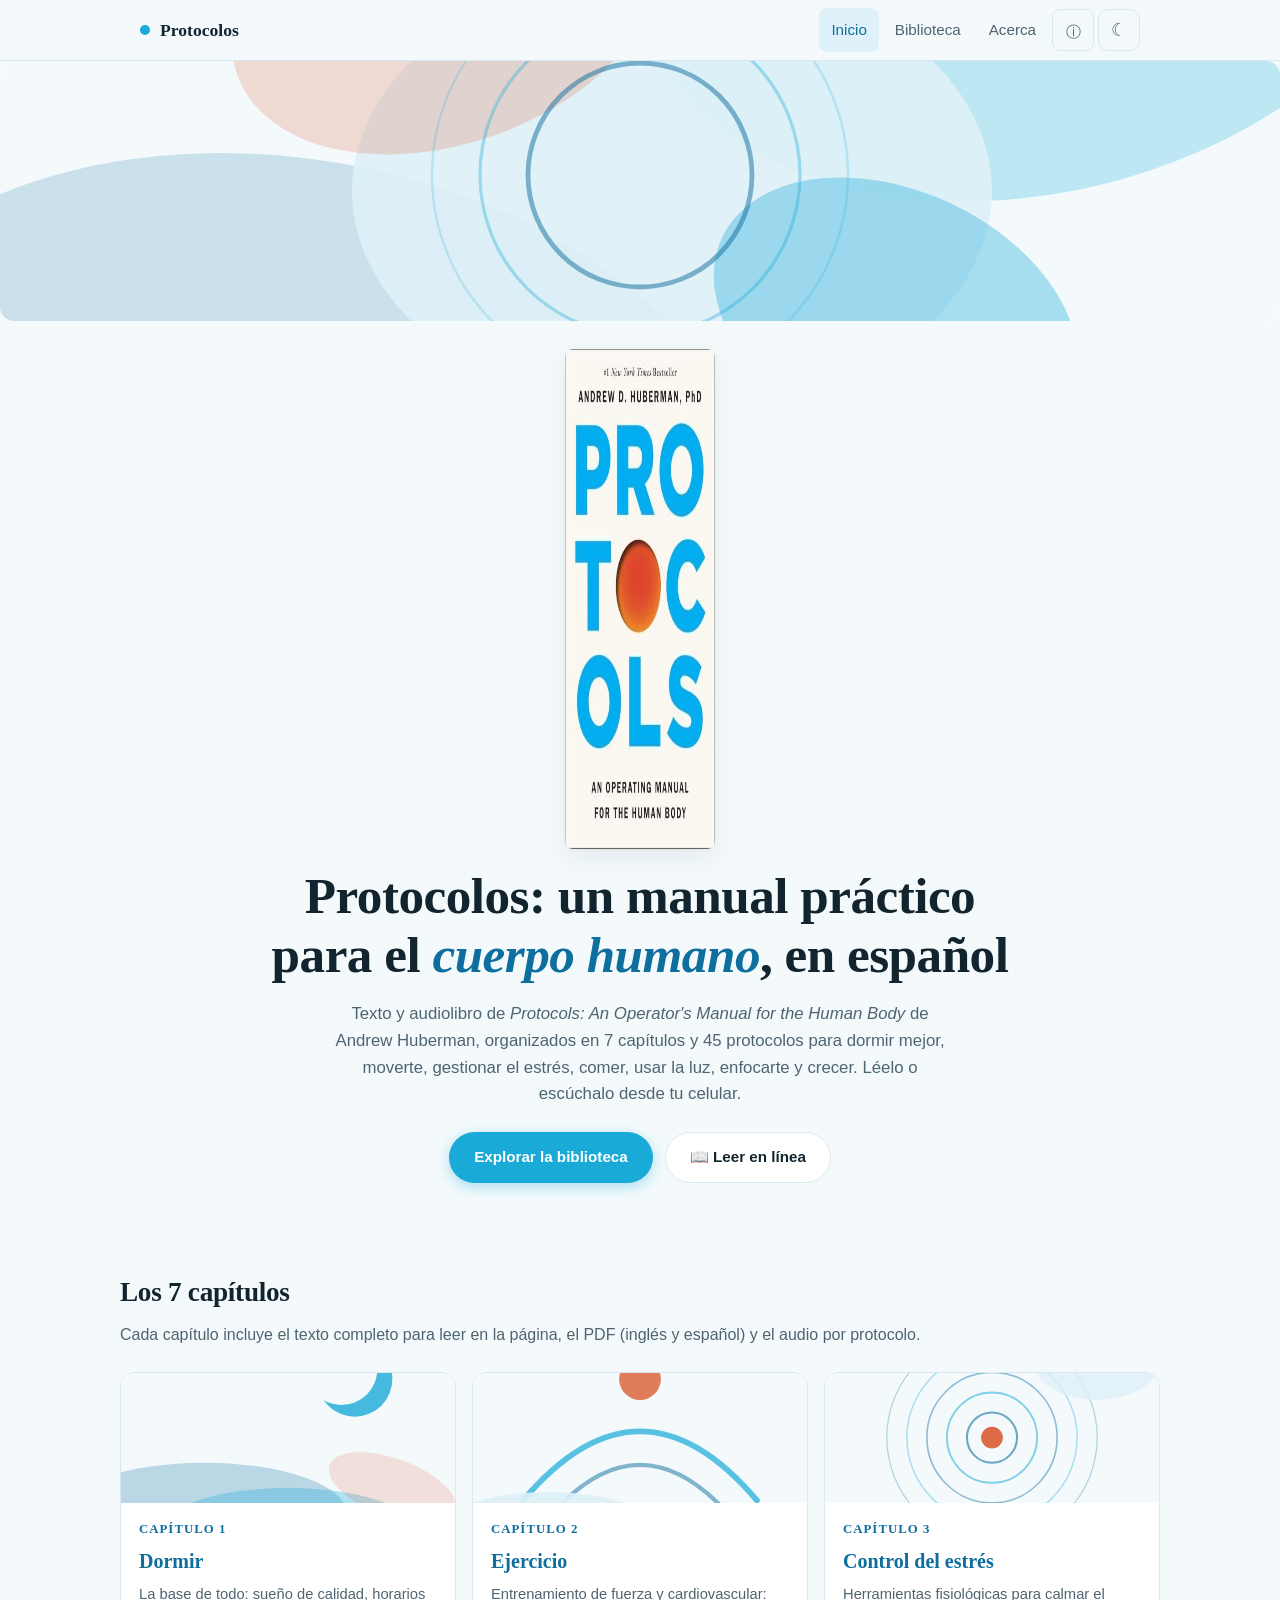
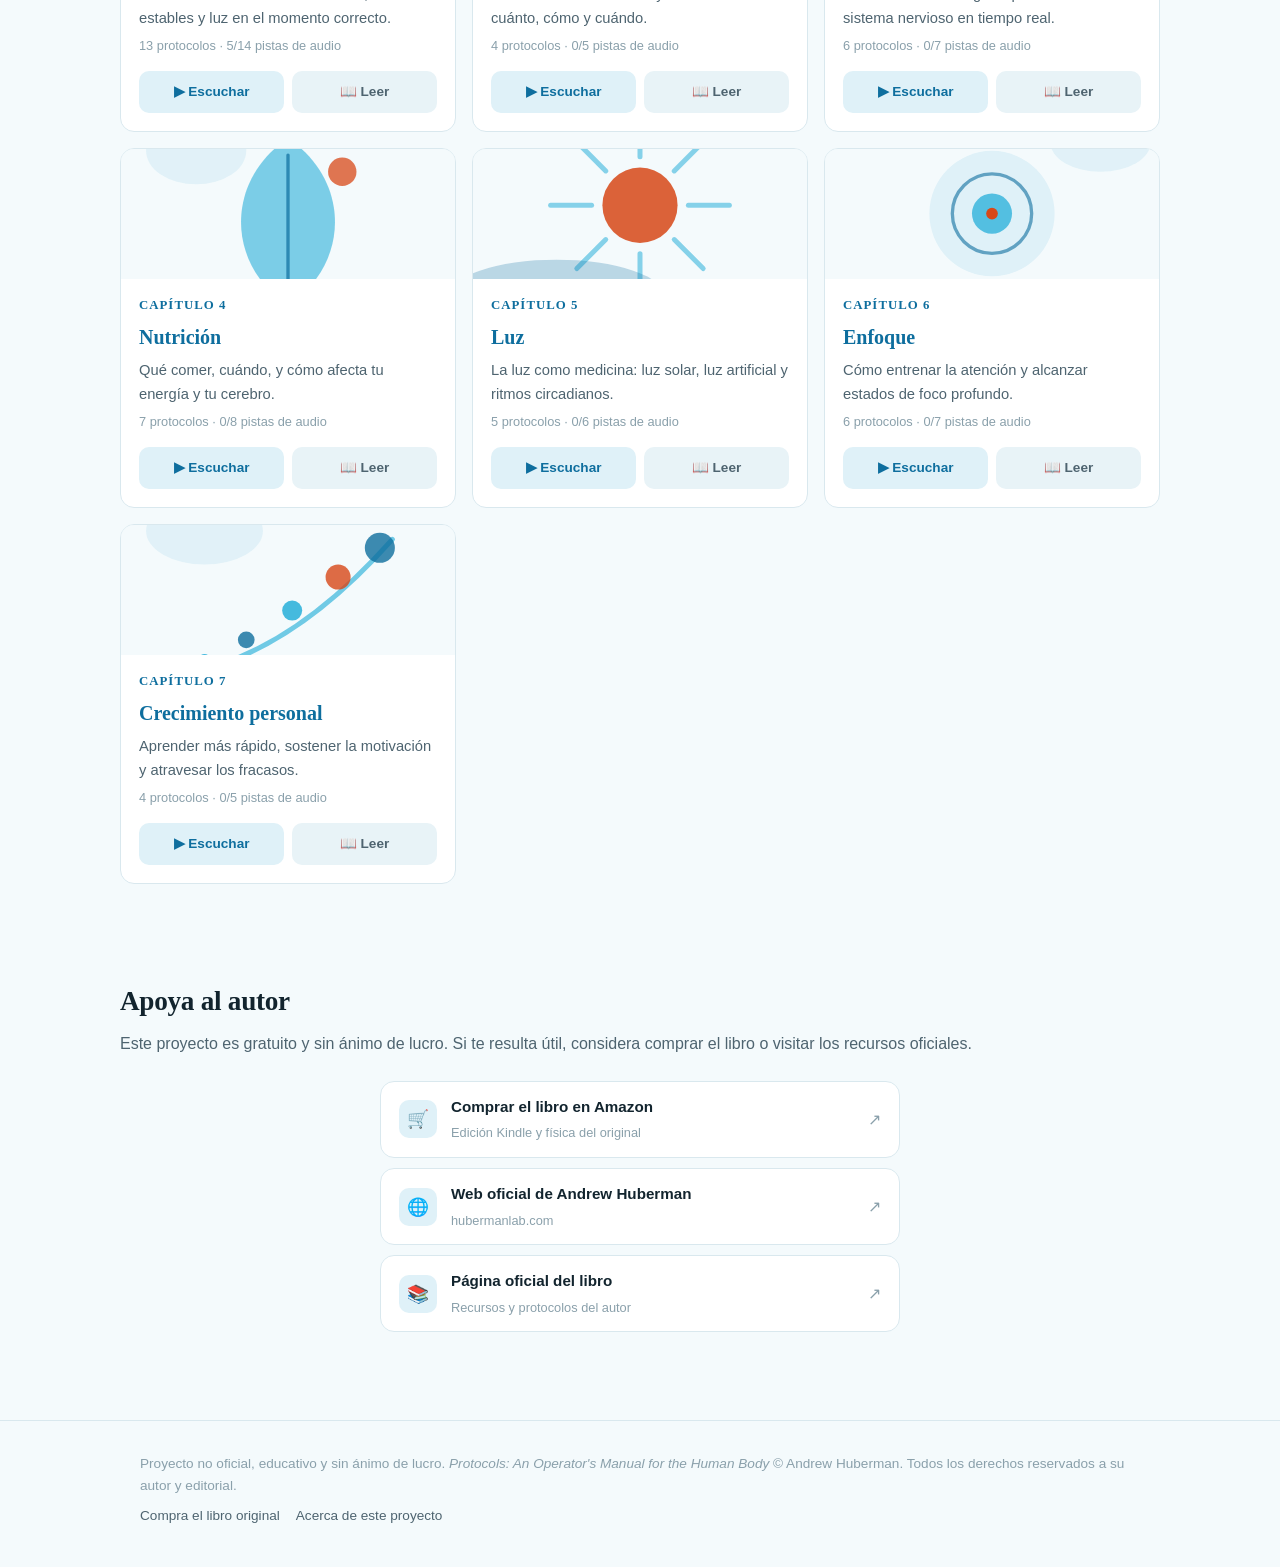
==== index.html @ f83028a4 "Rediseño mobile-first: lector embebido EN/ES, mini-player, paleta de portada, ilustraciones SVG, PDF" ====
<!DOCTYPE html>
<html lang="es">
<head>
<meta charset="UTF-8">
<meta name="viewport" content="width=device-width, initial-scale=1, viewport-fit=cover">
<title>Protocolos · Manual del cuerpo humano (proyecto no oficial)</title>
<meta name="description" content="Sitio educativo sin ánimo de lucro con el texto y el audiolibro en español de 'Protocols: An Operator's Manual for the Human Body' de Andrew Huberman. Proyecto no oficial.">
<meta name="theme-color" content="#19aad8">
<link rel="stylesheet" href="css/style.css">
<link rel="icon" href="data:image/svg+xml,<svg xmlns='http://www.w3.org/2000/svg' viewBox='0 0 100 100'><circle cx='50' cy='50' r='42' fill='%2319aad8'/></svg>">
</head>
<body>
<header class="site-header">
  <div class="container">
    <a class="brand" href="index.html"><span class="dot"></span>Protocolos</a>
    <nav class="main-nav" aria-label="Principal">
      <a class="nav-link" href="index.html" aria-current="page">Inicio</a>
      <a class="nav-link" href="biblioteca.html">Biblioteca</a>
      <a class="nav-link" href="acerca.html">Acerca</a>
      <a class="icon-btn" href="acerca.html#descargo" aria-label="Información y descargo de responsabilidad" title="Información">ⓘ</a>
      <button class="icon-btn" id="themeToggle" aria-label="Cambiar tema claro/oscuro">☾</button>
    </nav>
  </div>
</header>

<main class="page-enter">
  <div class="hero-art">
    <img src="assets/img/hero.svg" alt="Ilustración abstracta en tonos cian y naranja" width="800" height="600">
  </div>

  <section class="hero container">
    <img class="hero-portada" src="assets/img/portada.jpg" alt="Portada del libro Protocols de Andrew Huberman" width="329" height="500">
    <h1>Protocolos: un manual práctico para el <em>cuerpo humano</em>, en español</h1>
    <p class="lede">Texto y audiolibro de <em>Protocols: An Operator's Manual for the Human Body</em> de Andrew Huberman, organizados en 7 capítulos y 45 protocolos para dormir mejor, moverte, gestionar el estrés, comer, usar la luz, enfocarte y crecer. Léelo o escúchalo desde tu celular.</p>
    <div class="hero-actions">
      <a class="btn btn-primary" href="biblioteca.html">Explorar la biblioteca</a>
      <a class="btn btn-ghost" href="lector.html">📖 Leer en línea</a>
    </div>
  </section>

  <section class="block container">
    <h2>Los 7 capítulos</h2>
    <p class="sub">Cada capítulo incluye el texto completo para leer en la página, el PDF (inglés y español) y el audio por protocolo.</p>
    <div class="chapters-grid" id="chaptersGrid">
      <div class="skeleton" style="height:230px"></div>
      <div class="skeleton" style="height:230px"></div>
      <div class="skeleton" style="height:230px"></div>
    </div>
  </section>

  <section class="block container">
    <h2>Apoya al autor</h2>
    <p class="sub">Este proyecto es gratuito y sin ánimo de lucro. Si te resulta útil, considera comprar el libro o visitar los recursos oficiales.</p>
    <div class="author-links">
      <a class="author-link" href="https://www.amazon.com/dp/B0D3JFXBFW" target="_blank" rel="noopener">
        <span class="ico">🛒</span>
        <span><span class="al-t">Comprar el libro en Amazon</span><br><span class="al-s">Edición Kindle y física del original</span></span>
        <span class="go">↗</span>
      </a>
      <a class="author-link" href="https://www.hubermanlab.com" target="_blank" rel="noopener">
        <span class="ico">🌐</span>
        <span><span class="al-t">Web oficial de Andrew Huberman</span><br><span class="al-s">hubermanlab.com</span></span>
        <span class="go">↗</span>
      </a>
      <a class="author-link" href="https://www.hubermanlab.com/protocols-book" target="_blank" rel="noopener">
        <span class="ico">📚</span>
        <span><span class="al-t">Página oficial del libro</span><br><span class="al-s">Recursos y protocolos del autor</span></span>
        <span class="go">↗</span>
      </a>
    </div>
  </section>
</main>

<footer class="site-footer">
  <div class="container">
    <p>Proyecto no oficial, educativo y sin ánimo de lucro. <em>Protocols: An Operator's Manual for the Human Body</em> © Andrew Huberman. Todos los derechos reservados a su autor y editorial.</p>
    <p class="footer-links">
      <a href="https://www.amazon.com/dp/B0D3JFXBFW" target="_blank" rel="noopener">Compra el libro original</a>
      <a href="acerca.html">Acerca de este proyecto</a>
    </p>
  </div>
</footer>

<nav class="tabbar" aria-label="Navegación principal">
  <a href="index.html" aria-current="page"><span class="tab-ico">🏠</span>Inicio</a>
  <a href="biblioteca.html"><span class="tab-ico">📚</span>Biblioteca</a>
  <a href="acerca.html"><span class="tab-ico">ℹ️</span>Acerca</a>
</nav>

<script src="js/theme.js"></script>
<script src="js/app.js"></script>
</body>
</html>
---- css/style.css ----
/* ============================================================
   Protocolos (proyecto no oficial) — hoja de estilos
   Mobile-first: pensado como app de lectura / reproductor.
   Paleta reinterpretada desde la portada de "Protocols":
   blanco limpio, cian #19aad8, azul profundo #0e6e9e,
   acento cálido naranja #d84818.
   ============================================================ */
:root{
  --bg:#f4fafc;
  --surface:#ffffff;
  --surface-2:#e8f3f7;
  --ink:#12242e;
  --ink-soft:#4e6470;
  --ink-faint:#8aa0ab;
  --accent:#19aad8;
  --accent-strong:#0e6e9e;
  --accent-deep:#0a4f72;
  --accent-soft:#dff1f8;
  --warm:#d84818;
  --warm-soft:#fbe9e1;
  --line:#d9e8ee;
  --radius:14px;
  --shadow:0 1px 2px rgba(18,36,46,.05),0 8px 28px rgba(18,36,46,.08);
  --tabbar-h:64px;
  --player-h:0px;
  --font-display:"Iowan Old Style","Palatino Linotype",Palatino,Georgia,serif;
  --font-body:-apple-system,BlinkMacSystemFont,"Segoe UI",Roboto,"Helvetica Neue",Arial,sans-serif;
}
[data-theme="dark"]{
  --bg:#0c161c;
  --surface:#14232c;
  --surface-2:#1c2f3a;
  --ink:#e8f1f5;
  --ink-soft:#a3bcc8;
  --ink-faint:#6b8694;
  --accent:#3cc0e8;
  --accent-strong:#7ad4ef;
  --accent-deep:#a5e2f4;
  --accent-soft:#123542;
  --warm:#f0855c;
  --warm-soft:#3a2018;
  --line:#243944;
  --shadow:0 1px 2px rgba(0,0,0,.4),0 8px 28px rgba(0,0,0,.35);
}
*{box-sizing:border-box;margin:0;padding:0}
html{scroll-behavior:smooth;-webkit-text-size-adjust:100%}
body{
  background:var(--bg);color:var(--ink);
  font-family:var(--font-body);
  line-height:1.6;font-size:16px;
  -webkit-font-smoothing:antialiased;
  transition:background .3s ease,color .3s ease;
  overscroll-behavior-y:none;
}
a{color:var(--accent-strong);text-decoration:none}
a:hover{text-decoration:underline}
img{max-width:100%}
button{font-family:inherit}
.container{max-width:1040px;margin:0 auto;padding:0 16px}
@media(min-width:768px){.container{padding:0 20px}}

/* ---------- cabecera superior ---------- */
.site-header{
  position:sticky;top:0;z-index:50;
  background:color-mix(in srgb,var(--bg) 88%,transparent);
  backdrop-filter:blur(10px);
  border-bottom:1px solid var(--line);
}
.site-header .container{display:flex;align-items:center;justify-content:space-between;height:56px}
@media(min-width:768px){.site-header .container{height:60px}}
.brand{display:flex;align-items:center;gap:10px;font-family:var(--font-display);font-size:1.1rem;font-weight:600;color:var(--ink)}
.brand:hover{text-decoration:none}
.brand .dot{width:10px;height:10px;border-radius:50%;background:var(--accent);flex:none}
nav.main-nav{display:flex;gap:4px;align-items:center}
nav.main-nav a{color:var(--ink-soft);padding:10px 12px;border-radius:8px;font-size:.95rem;transition:color .2s,background .2s}
nav.main-nav a:hover{color:var(--ink);background:var(--surface-2);text-decoration:none}
nav.main-nav a[aria-current="page"]{color:var(--accent-strong);background:var(--accent-soft)}
/* enlaces de nav ocultos en móvil (viven en la barra inferior) */
nav.main-nav a.nav-link{display:none}
@media(min-width:768px){nav.main-nav a.nav-link{display:inline-block}}
.icon-btn{
  background:none;border:1px solid var(--line);border-radius:10px;
  width:42px;height:42px;cursor:pointer;color:var(--ink-soft);font-size:1.1rem;
  display:grid;place-items:center;transition:border-color .2s,color .2s;
}
.icon-btn:hover{color:var(--ink);border-color:var(--ink-faint);text-decoration:none}

/* ---------- barra de tabs inferior (móvil) ---------- */
.tabbar{
  position:fixed;left:0;right:0;bottom:0;z-index:55;
  display:flex;background:var(--surface);
  border-top:1px solid var(--line);
  padding-bottom:env(safe-area-inset-bottom,0);
  box-shadow:0 -6px 24px rgba(18,36,46,.08);
  transition:transform .3s ease;
}
.tabbar a{
  flex:1;display:flex;flex-direction:column;align-items:center;justify-content:center;gap:2px;
  height:var(--tabbar-h);color:var(--ink-faint);font-size:.68rem;font-weight:600;
  text-decoration:none;transition:color .2s;
}
.tabbar a .tab-ico{font-size:1.25rem;line-height:1}
.tabbar a[aria-current="page"]{color:var(--accent-strong)}
.tabbar a[aria-current="page"] .tab-ico{transform:translateY(-1px)}
.tabbar a:hover{text-decoration:none}
@media(min-width:768px){.tabbar{display:none}}

/* ---------- hero ---------- */
.hero-art{
  margin:0 -16px;height:180px;overflow:hidden;
  background:var(--surface);
}
.hero-art img,.hero-art svg{width:100%;height:100%;object-fit:cover;display:block}
@media(min-width:768px){.hero-art{margin:0;border-radius:var(--radius);height:260px}}
.hero{padding:28px 0 40px;text-align:center}
.hero-portada{
  width:110px;border-radius:8px;box-shadow:var(--shadow);
  margin:0 auto 18px;display:block;
}
@media(min-width:768px){.hero-portada{width:150px}}
.hero h1{
  font-family:var(--font-display);font-weight:600;
  font-size:clamp(1.9rem,6.5vw,3.2rem);line-height:1.15;letter-spacing:-.01em;
  max-width:760px;margin:0 auto 16px;
}
.hero h1 em{color:var(--accent-strong);font-style:italic}
.hero .lede{color:var(--ink-soft);max-width:620px;margin:0 auto 24px;font-size:1.05rem}
.hero-actions{display:flex;gap:12px;justify-content:center;flex-wrap:wrap}
.btn{
  display:inline-flex;align-items:center;justify-content:center;gap:8px;
  min-height:48px;padding:12px 24px;border-radius:999px;font-weight:600;font-size:.95rem;
  border:1px solid transparent;cursor:pointer;transition:transform .15s,box-shadow .15s,background .2s;
}
.btn:hover{text-decoration:none;transform:translateY(-1px)}
.btn-primary{background:var(--accent);color:#fff;box-shadow:0 4px 14px rgba(25,170,216,.35)}
.btn-primary:hover{background:var(--accent-strong)}
.btn-ghost{border-color:var(--line);color:var(--ink);background:var(--surface)}
.btn-ghost:hover{border-color:var(--accent);color:var(--accent-strong)}
.badge-nonprofit{
  display:inline-flex;align-items:center;gap:6px;
  background:var(--accent-soft);color:var(--accent-strong);
  font-size:.78rem;font-weight:600;letter-spacing:.04em;text-transform:uppercase;
  padding:6px 14px;border-radius:999px;margin-bottom:18px;
}

/* ---------- apoyo al autor ---------- */
.author-links{display:flex;flex-direction:column;gap:10px;max-width:520px;margin:0 auto}
.author-link{
  display:flex;align-items:center;gap:14px;min-height:56px;
  background:var(--surface);border:1px solid var(--line);border-radius:var(--radius);
  padding:12px 18px;color:var(--ink);transition:border-color .2s,transform .15s;
}
.author-link:hover{border-color:var(--accent);text-decoration:none;transform:translateY(-1px)}
.author-link .ico{width:38px;height:38px;border-radius:10px;background:var(--accent-soft);color:var(--accent-strong);display:grid;place-items:center;font-size:1.1rem;flex:none}
.author-link .al-t{font-weight:600;font-size:.95rem;line-height:1.3}
.author-link .al-s{font-size:.8rem;color:var(--ink-faint)}
.author-link .go{margin-left:auto;color:var(--ink-faint)}

/* ---------- secciones ---------- */
section.block{padding:36px 0}
@media(min-width:768px){section.block{padding:48px 0}}
section.block h2{font-family:var(--font-display);font-weight:600;font-size:1.55rem;margin-bottom:8px;letter-spacing:-.01em}
@media(min-width:768px){section.block h2{font-size:1.7rem}}
section.block .sub{color:var(--ink-soft);margin-bottom:24px}

/* ---------- tarjetas de capítulos ---------- */
.chapters-grid{display:grid;grid-template-columns:1fr;gap:14px}
@media(min-width:640px){.chapters-grid{grid-template-columns:repeat(2,1fr);gap:16px}}
@media(min-width:960px){.chapters-grid{grid-template-columns:repeat(3,1fr)}}
.chapter-card{
  background:var(--surface);border:1px solid var(--line);border-radius:var(--radius);
  overflow:hidden;display:flex;flex-direction:column;
  transition:transform .2s,box-shadow .2s,border-color .2s;
}
.chapter-card:hover{transform:translateY(-3px);box-shadow:var(--shadow);border-color:var(--accent)}
.chapter-card .art{height:130px;overflow:hidden;background:var(--surface-2)}
.chapter-card .art img{width:100%;height:100%;object-fit:cover;display:block}
.chapter-card .body{padding:16px 18px 18px;display:flex;flex-direction:column;gap:6px;flex:1}
.chapter-card .num{font-family:var(--font-display);font-size:.8rem;color:var(--accent-strong);font-weight:600;letter-spacing:.08em;text-transform:uppercase}
.chapter-card h3{font-family:var(--font-display);font-size:1.25rem;font-weight:600}
.chapter-card p{color:var(--ink-soft);font-size:.92rem;flex:1}
.chapter-card .meta{font-size:.8rem;color:var(--ink-faint)}
.chapter-card .card-actions{display:flex;gap:8px;margin-top:8px}
.chip{
  flex:1;display:inline-flex;align-items:center;justify-content:center;gap:6px;
  min-height:42px;border-radius:10px;font-weight:600;font-size:.85rem;
  background:var(--accent-soft);color:var(--accent-strong);
}
.chip.alt{background:var(--surface-2);color:var(--ink-soft)}
.chip:hover{text-decoration:none;filter:brightness(.97)}

/* ---------- página capítulo ---------- */
.chapter-head{padding:28px 0 8px}
.chapter-head .ch-art{width:100%;max-height:200px;object-fit:cover;border-radius:var(--radius);margin-bottom:16px}
@media(min-width:768px){.chapter-head{padding:48px 0 8px}}
.chapter-head h1{font-family:var(--font-display);font-size:clamp(1.7rem,5vw,2.4rem);font-weight:600;margin:6px 0 4px}
.chapter-head .en-title{color:var(--ink-faint);font-style:italic;font-family:var(--font-display)}
.chapter-head .desc{color:var(--ink-soft);margin-top:10px;max-width:640px}
.back-link{display:inline-flex;align-items:center;gap:6px;font-size:.9rem;color:var(--ink-soft);min-height:44px}

.pdf-row{display:flex;gap:12px;flex-wrap:wrap;margin:20px 0}
.pdf-btn{
  display:inline-flex;align-items:center;gap:8px;min-height:48px;
  background:var(--surface);border:1px solid var(--line);border-radius:12px;
  padding:10px 18px;font-size:.92rem;font-weight:600;color:var(--ink);
  transition:border-color .2s,color .2s;
}
.pdf-btn:hover{border-color:var(--accent);color:var(--accent-strong);text-decoration:none}
.pdf-btn.unavailable{opacity:.55;cursor:default}
.pdf-btn .flag{font-size:.78rem;font-weight:700;letter-spacing:.05em}

.track-list{display:flex;flex-direction:column;gap:8px;margin-top:8px}
.track{
  display:flex;align-items:center;gap:14px;width:100%;text-align:left;
  background:var(--surface);border:1px solid var(--line);border-radius:12px;
  padding:14px 16px;min-height:60px;cursor:pointer;font:inherit;color:inherit;
  transition:border-color .2s,background .2s,transform .1s;
}
.track:active{transform:scale(.99)}
.track:hover{border-color:var(--accent)}
.track.active{border-color:var(--accent);background:var(--accent-soft)}
.track .icon{
  width:40px;height:40px;border-radius:50%;flex:none;
  background:var(--accent-soft);color:var(--accent-strong);
  display:grid;place-items:center;font-size:.9rem;
}
.track .t-title{font-weight:600;font-size:.95rem;line-height:1.35}
.track .t-sub{font-size:.8rem;color:var(--ink-faint)}
.track.soon{opacity:.6;cursor:default}
.track.soon .icon{background:var(--surface-2);color:var(--ink-faint)}
.track .soon-tag{margin-left:auto;font-size:.72rem;font-weight:700;letter-spacing:.05em;color:var(--ink-faint);text-transform:uppercase}

/* ---------- reproductor fijo / mini-player ---------- */
.player{
  position:fixed;left:0;right:0;bottom:var(--tabbar-h);z-index:60;
  background:var(--surface);border-top:1px solid var(--line);
  border-radius:16px 16px 0 0;
  box-shadow:0 -8px 30px rgba(18,36,46,.12);
  display:none;
  transform:translateY(24px);opacity:0;
  transition:transform .3s ease,opacity .3s ease;
}
@media(min-width:768px){.player{bottom:0}}
.player.open{display:block;transform:translateY(0);opacity:1}
body.has-player{padding-bottom:calc(var(--tabbar-h) + 76px)}
@media(min-width:768px){body.has-player{padding-bottom:150px}}
/* modo expandido (con controles completos) */
.player .player-full{display:none}
.player.expanded .player-full{display:block}
.player:not(.expanded) .player-mini{display:flex}
.player-mini{
  align-items:center;gap:12px;padding:10px 16px;
}
.player-mini .pm-info{flex:1;min-width:0}
.player-mini .pm-title{font-weight:600;font-size:.9rem;white-space:nowrap;overflow:hidden;text-overflow:ellipsis}
.player-mini .pm-chap{font-size:.76rem;color:var(--ink-faint);white-space:nowrap;overflow:hidden;text-overflow:ellipsis}
.player-mini .pm-progress{height:3px;background:var(--surface-2);border-radius:99px;margin-top:6px;overflow:hidden}
.player-mini .pm-progress i{display:block;height:100%;width:0;background:var(--accent);transition:width .2s linear}
.player-inner{max-width:1040px;margin:0 auto;padding:10px 20px 14px}
.player-top{display:flex;align-items:center;gap:14px;flex-wrap:wrap}
.player-title{font-weight:600;font-size:.92rem;flex:1;min-width:140px;white-space:nowrap;overflow:hidden;text-overflow:ellipsis}
.player-title .chap{display:block;font-weight:400;font-size:.78rem;color:var(--ink-faint)}
.pbtn{
  background:var(--accent);color:#fff;border:none;border-radius:50%;
  width:52px;height:52px;font-size:1.15rem;cursor:pointer;flex:none;
  display:grid;place-items:center;transition:background .2s,transform .15s;
}
.pbtn:hover{background:var(--accent-strong);transform:scale(1.05)}
.pbtn.small{background:var(--surface-2);color:var(--ink);width:42px;height:42px;font-size:.9rem}
.pbtn.small:hover{background:var(--line)}
.pbtn.tiny{background:none;color:var(--ink-soft);width:40px;height:40px;font-size:1rem}
.time{font-variant-numeric:tabular-nums;font-size:.82rem;color:var(--ink-soft);min-width:88px;text-align:center}
.speed-select{
  background:var(--surface-2);color:var(--ink);border:1px solid var(--line);
  border-radius:8px;padding:8px;font-size:.85rem;cursor:pointer;min-height:42px;
}
.progress-wrap{margin-top:8px}
.progress{
  height:24px;background:none;cursor:pointer;position:relative;display:flex;align-items:center;
}
.progress::before{content:"";position:absolute;left:0;right:0;height:6px;background:var(--surface-2);border-radius:999px}
.progress .fill{
  height:6px;width:0;background:var(--accent);border-radius:999px;
  position:relative;transition:width .15s linear;
}
.progress .knob{
  position:absolute;top:50%;right:0;width:18px;height:18px;border-radius:50%;
  background:var(--accent-strong);transform:translate(50%,-50%);
  box-shadow:0 1px 4px rgba(0,0,0,.25);
}
.player-actions{display:flex;gap:14px;margin-top:10px;flex-wrap:wrap;align-items:center}
.link-btn{
  background:none;border:none;color:var(--accent-strong);font:inherit;font-size:.88rem;
  font-weight:600;cursor:pointer;padding:10px 0;
}
.link-btn:hover{text-decoration:underline}
#toggleTranscript[aria-expanded="true"]{color:var(--ink)}

/* ---------- transcripción ---------- */
.transcript-panel{
  display:none;max-height:320px;overflow-y:auto;
  background:var(--surface-2);border-radius:12px;padding:14px 16px;margin-top:8px;
  font-size:.88rem;color:var(--ink-soft);
}
.transcript-panel.open{display:block}
.transcript-panel p{margin-bottom:10px;line-height:1.55;padding:2px 6px;border-radius:8px;transition:background .3s}
.transcript-panel p.current{background:var(--accent-soft);color:var(--ink)}
.ts-btn{
  background:var(--accent-soft);color:var(--accent-strong);border:none;border-radius:6px;
  font:inherit;font-size:.78rem;font-variant-numeric:tabular-nums;
  padding:4px 8px;margin-right:8px;cursor:pointer;vertical-align:1px;
}
.ts-btn:hover{background:var(--accent);color:#fff}
.transcript-empty{color:var(--ink-faint);font-style:italic}

/* ---------- lector embebido ---------- */
.reader-topbar{
  position:sticky;top:56px;z-index:40;
  background:color-mix(in srgb,var(--bg) 92%,transparent);
  backdrop-filter:blur(10px);
  border-bottom:1px solid var(--line);
}
.reader-topbar .container{display:flex;align-items:center;gap:8px;padding-top:8px;padding-bottom:8px;flex-wrap:wrap}
.lang-switch{display:flex;border:1px solid var(--line);border-radius:10px;overflow:hidden}
.lang-switch button{
  background:var(--surface);border:none;color:var(--ink-soft);font-weight:700;font-size:.82rem;
  padding:10px 16px;cursor:pointer;transition:background .2s,color .2s;
}
.lang-switch button[aria-pressed="true"]{background:var(--accent);color:#fff}
.font-controls{display:flex;gap:6px;margin-left:auto}
.reader-progress{
  position:fixed;top:0;left:0;height:3px;width:0;z-index:80;
  background:linear-gradient(90deg,var(--accent),var(--warm));
  transition:width .1s linear;
}
.reader-body{max-width:680px;margin:0 auto;padding:28px 20px 80px}
.reader-body .r-kicker{color:var(--accent-strong);font-weight:700;font-size:.8rem;letter-spacing:.08em;text-transform:uppercase}
.reader-body h1{font-family:var(--font-display);font-size:clamp(1.8rem,6vw,2.6rem);font-weight:600;margin:6px 0 4px;line-height:1.15}
.reader-body .r-en{color:var(--ink-faint);font-style:italic;font-family:var(--font-display)}
.reader-content{margin-top:24px;font-size:var(--reader-fs,1.15rem);line-height:1.85;color:var(--ink)}
.reader-content p{margin-bottom:1.35em;transition:opacity .3s}
.reader-content p.h{
  font-family:var(--font-display);font-weight:700;font-size:1.12em;color:var(--accent-deep,var(--accent-strong));
  margin:1.8em 0 .9em;line-height:1.35;
}
.reader-loading{max-width:680px;margin:32px auto;padding:0 20px;display:flex;flex-direction:column;gap:14px}
.reader-loading .skeleton{height:16px}
.reader-loading .skeleton:nth-child(3n){height:16px;width:70%}
.reader-loading .skeleton.t{height:40px;width:55%;margin-bottom:10px}
.reader-empty{text-align:center;color:var(--ink-faint);padding:60px 20px}
.reader-toc{max-width:680px;margin:0 auto;padding:0 20px 40px;display:flex;flex-direction:column;gap:10px}
.reader-toc a{
  display:flex;align-items:center;gap:14px;min-height:64px;
  background:var(--surface);border:1px solid var(--line);border-radius:var(--radius);
  padding:12px 18px;color:var(--ink);transition:border-color .2s,transform .15s;
}
.reader-toc a:hover{border-color:var(--accent);text-decoration:none;transform:translateY(-1px)}
.reader-toc .rt-art{width:56px;height:56px;border-radius:10px;object-fit:cover;flex:none;background:var(--surface-2)}
.reader-toc .rt-t{font-weight:600;font-family:var(--font-display);font-size:1.05rem}
.reader-toc .rt-s{font-size:.8rem;color:var(--ink-faint)}

/* ---------- acerca ---------- */
.disclaimer{
  margin:0 auto;max-width:760px;text-align:left;
  background:var(--surface);border:1px solid var(--line);border-left:4px solid var(--warm);
  border-radius:var(--radius);padding:18px 20px;font-size:.92rem;color:var(--ink-soft);
}
.disclaimer strong{color:var(--ink)}
.credits-card{
  background:var(--surface);border:1px solid var(--line);border-radius:var(--radius);
  padding:18px 20px;max-width:760px;color:var(--ink-soft);
}

/* ---------- footer ---------- */
footer.site-footer{
  border-top:1px solid var(--line);margin-top:40px;
  padding:28px 0 calc(28px + var(--tabbar-h));color:var(--ink-faint);font-size:.85rem;
}
@media(min-width:768px){footer.site-footer{padding:32px 0 40px}}
footer.site-footer .container{display:flex;flex-direction:column;gap:8px}
footer.site-footer a{color:var(--ink-soft)}
.footer-links{display:flex;gap:16px;flex-wrap:wrap}

/* ---------- utilidades / dinámicos ---------- */
.skeleton{
  background:linear-gradient(90deg,var(--surface-2) 25%,var(--line) 50%,var(--surface-2) 75%);
  background-size:200% 100%;animation:shimmer 1.4s infinite;border-radius:10px;
}
@keyframes shimmer{to{background-position:-200% 0}}
.fade-in{animation:fadeUp .35s ease both}
@keyframes fadeUp{from{opacity:0;transform:translateY(8px)}to{opacity:1;transform:none}}
.page-enter{animation:pageIn .3s ease both}
@keyframes pageIn{from{opacity:0}to{opacity:1}}
@media (prefers-reduced-motion:reduce){
  *{animation:none!important;transition:none!important;scroll-behavior:auto!important}
}
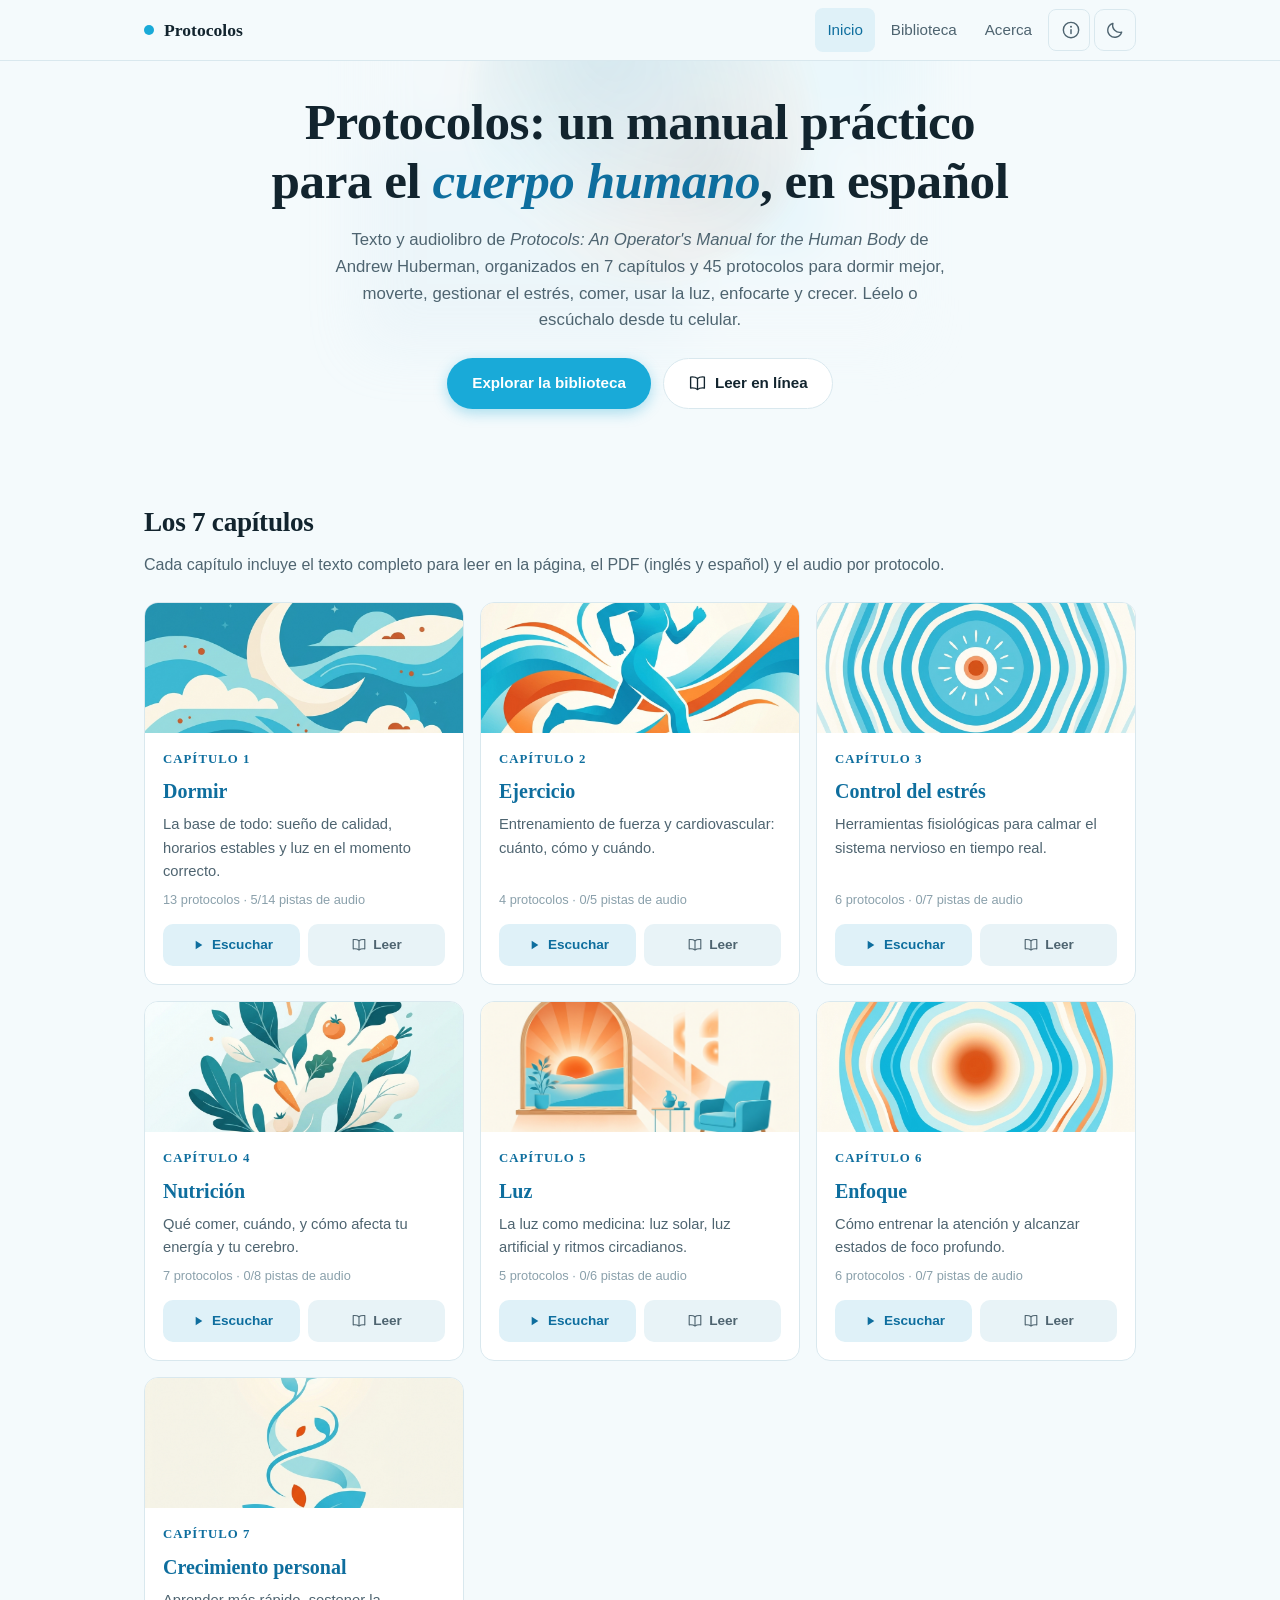
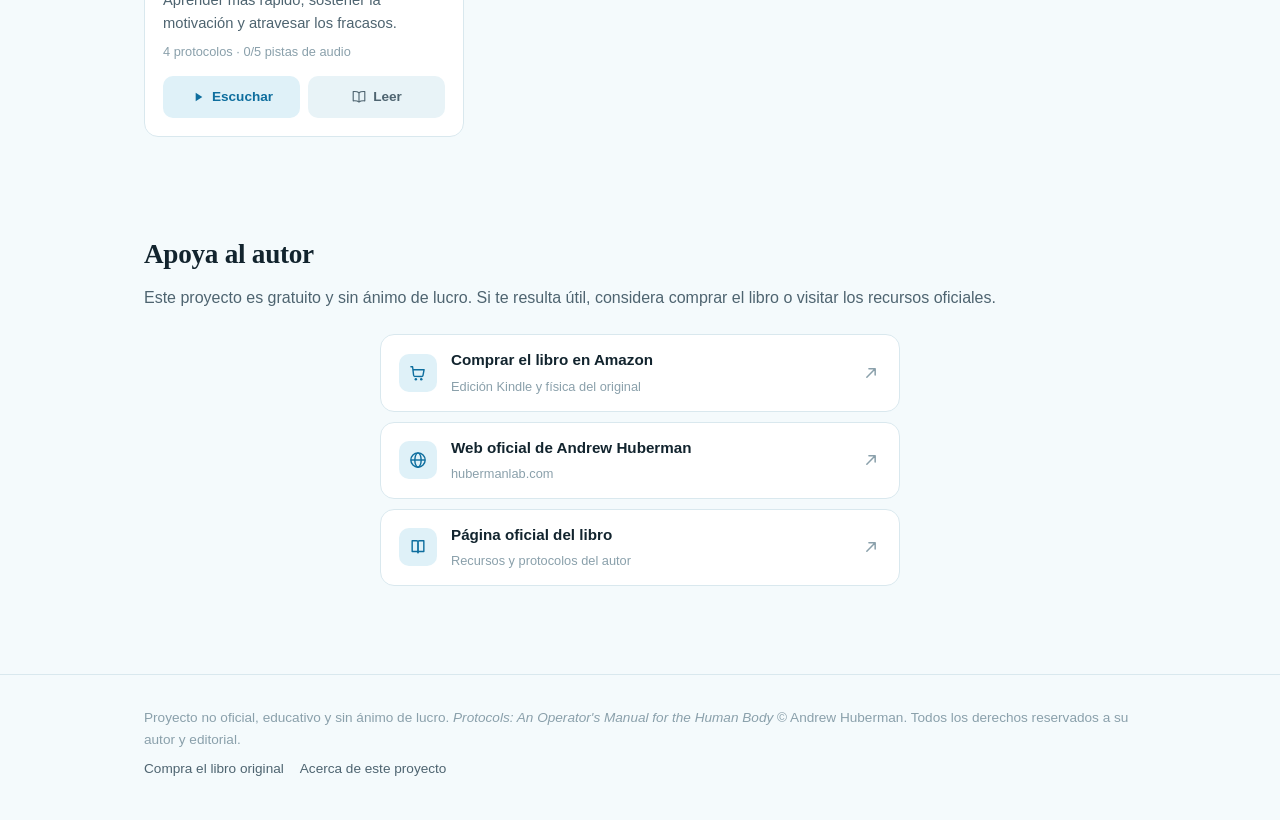
==== commit 8a41df3b: "Arte de capítulos con imágenes Nano Banana + ajustes UX mobile-first" ====
--- a/index.html
+++ b/index.html
@@ -17,35 +17,34 @@
       <a class="nav-link" href="index.html" aria-current="page">Inicio</a>
       <a class="nav-link" href="biblioteca.html">Biblioteca</a>
       <a class="nav-link" href="acerca.html">Acerca</a>
-      <a class="icon-btn" href="acerca.html#descargo" aria-label="Información y descargo de responsabilidad" title="Información">ⓘ</a>
-      <button class="icon-btn" id="themeToggle" aria-label="Cambiar tema claro/oscuro">☾</button>
+      <a class="icon-btn" href="acerca.html#descargo" aria-label="Información y descargo de responsabilidad" title="Información">
+        <svg class="ico-svg" viewBox="0 0 24 24" aria-hidden="true"><circle cx="12" cy="12" r="9.2" fill="none" stroke="currentColor" stroke-width="1.7"/><circle cx="12" cy="8.2" r="1.2" fill="currentColor"/><rect x="11.1" y="10.8" width="1.8" height="6.4" rx="0.9" fill="currentColor"/></svg>
+      </a>
+      <button class="icon-btn" id="themeToggle" aria-label="Cambiar tema claro/oscuro">
+        <svg class="ico-svg ico-moon" viewBox="0 0 24 24" aria-hidden="true"><path d="M20 14.5A8.5 8.5 0 0 1 9.5 4 8.5 8.5 0 1 0 20 14.5Z" fill="none" stroke="currentColor" stroke-width="1.7" stroke-linejoin="round"/></svg>
+        <svg class="ico-svg ico-sun" viewBox="0 0 24 24" aria-hidden="true"><circle cx="12" cy="12" r="4.2" fill="none" stroke="currentColor" stroke-width="1.7"/><g stroke="currentColor" stroke-width="1.7" stroke-linecap="round"><path d="M12 2.8v2.4M12 18.8v2.4M2.8 12h2.4M18.8 12h2.4M5.5 5.5l1.7 1.7M16.8 16.8l1.7 1.7M18.5 5.5l-1.7 1.7M7.2 16.8l-1.7 1.7"/></g></svg>
+      </button>
     </nav>
   </div>
 </header>
 
 <main class="page-enter">
-  <div class="hero-art">
-    <img src="assets/img/hero.svg" alt="Ilustración abstracta en tonos cian y naranja" width="800" height="600">
-  </div>
-
-  <section class="hero container">
-    <img class="hero-portada" src="assets/img/portada.jpg" alt="Portada del libro Protocols de Andrew Huberman" width="329" height="500">
+  <section class="hero hero-deco container">
     <h1>Protocolos: un manual práctico para el <em>cuerpo humano</em>, en español</h1>
     <p class="lede">Texto y audiolibro de <em>Protocols: An Operator's Manual for the Human Body</em> de Andrew Huberman, organizados en 7 capítulos y 45 protocolos para dormir mejor, moverte, gestionar el estrés, comer, usar la luz, enfocarte y crecer. Léelo o escúchalo desde tu celular.</p>
     <div class="hero-actions">
       <a class="btn btn-primary" href="biblioteca.html">Explorar la biblioteca</a>
-      <a class="btn btn-ghost" href="lector.html">📖 Leer en línea</a>
+      <a class="btn btn-ghost" href="lector.html">
+        <svg class="ico-svg" viewBox="0 0 24 24" aria-hidden="true"><path d="M12 5.6C10.4 4.3 8.3 3.7 5.5 3.7c-.8 0-1.5.06-2.2.17v13.9c.7-.11 1.4-.17 2.2-.17 2.8 0 4.9.6 6.5 1.9 1.6-1.3 3.7-1.9 6.5-1.9.8 0 1.5.06 2.2.17V3.87a13 13 0 0 0-2.2-.17c-2.8 0-4.9.6-6.5 1.9Z" fill="none" stroke="currentColor" stroke-width="1.7" stroke-linejoin="round"/><path d="M12 5.6v13.9" stroke="currentColor" stroke-width="1.7"/></svg>
+        Leer en línea
+      </a>
     </div>
   </section>
 
   <section class="block container">
     <h2>Los 7 capítulos</h2>
     <p class="sub">Cada capítulo incluye el texto completo para leer en la página, el PDF (inglés y español) y el audio por protocolo.</p>
-    <div class="chapters-grid" id="chaptersGrid">
-      <div class="skeleton" style="height:230px"></div>
-      <div class="skeleton" style="height:230px"></div>
-      <div class="skeleton" style="height:230px"></div>
-    </div>
+    <div class="chapters-grid" id="chaptersGrid"></div>
   </section>
 
   <section class="block container">
@@ -53,19 +52,19 @@
     <p class="sub">Este proyecto es gratuito y sin ánimo de lucro. Si te resulta útil, considera comprar el libro o visitar los recursos oficiales.</p>
     <div class="author-links">
       <a class="author-link" href="https://www.amazon.com/dp/B0D3JFXBFW" target="_blank" rel="noopener">
-        <span class="ico">🛒</span>
+        <span class="ico"><svg class="ico-svg" viewBox="0 0 24 24" aria-hidden="true"><path d="M3.5 4.5h2l1.2 10.2a1.6 1.6 0 0 0 1.6 1.4h8.1a1.6 1.6 0 0 0 1.6-1.3l1.3-6.8H6.2" fill="none" stroke="currentColor" stroke-width="1.7" stroke-linecap="round" stroke-linejoin="round"/><circle cx="9.4" cy="19.5" r="1.5" fill="currentColor"/><circle cx="15.9" cy="19.5" r="1.5" fill="currentColor"/></svg></span>
         <span><span class="al-t">Comprar el libro en Amazon</span><br><span class="al-s">Edición Kindle y física del original</span></span>
-        <span class="go">↗</span>
+        <span class="go"><svg class="ico-svg" viewBox="0 0 24 24" aria-hidden="true"><path d="M7 17 17 7M9.5 7H17v7.5" fill="none" stroke="currentColor" stroke-width="1.8" stroke-linecap="round" stroke-linejoin="round"/></svg></span>
       </a>
       <a class="author-link" href="https://www.hubermanlab.com" target="_blank" rel="noopener">
-        <span class="ico">🌐</span>
+        <span class="ico"><svg class="ico-svg" viewBox="0 0 24 24" aria-hidden="true"><circle cx="12" cy="12" r="8.6" fill="none" stroke="currentColor" stroke-width="1.7"/><ellipse cx="12" cy="12" rx="3.8" ry="8.6" fill="none" stroke="currentColor" stroke-width="1.7"/><path d="M3.6 12h16.8" stroke="currentColor" stroke-width="1.7"/></svg></span>
         <span><span class="al-t">Web oficial de Andrew Huberman</span><br><span class="al-s">hubermanlab.com</span></span>
-        <span class="go">↗</span>
+        <span class="go"><svg class="ico-svg" viewBox="0 0 24 24" aria-hidden="true"><path d="M7 17 17 7M9.5 7H17v7.5" fill="none" stroke="currentColor" stroke-width="1.8" stroke-linecap="round" stroke-linejoin="round"/></svg></span>
       </a>
       <a class="author-link" href="https://www.hubermanlab.com/protocols-book" target="_blank" rel="noopener">
-        <span class="ico">📚</span>
+        <span class="ico"><svg class="ico-svg" viewBox="0 0 24 24" aria-hidden="true"><path d="M5 4.5h5.2a2 2 0 0 1 2 2V19a1.6 1.6 0 0 0-1.6-1.6H5Zm14 0h-5.2a2 2 0 0 0-2 2V19a1.6 1.6 0 0 1 1.6-1.6H19Z" fill="none" stroke="currentColor" stroke-width="1.7" stroke-linejoin="round"/></svg></span>
         <span><span class="al-t">Página oficial del libro</span><br><span class="al-s">Recursos y protocolos del autor</span></span>
-        <span class="go">↗</span>
+        <span class="go"><svg class="ico-svg" viewBox="0 0 24 24" aria-hidden="true"><path d="M7 17 17 7M9.5 7H17v7.5" fill="none" stroke="currentColor" stroke-width="1.8" stroke-linecap="round" stroke-linejoin="round"/></svg></span>
       </a>
     </div>
   </section>
@@ -82,9 +81,9 @@
 </footer>
 
 <nav class="tabbar" aria-label="Navegación principal">
-  <a href="index.html" aria-current="page"><span class="tab-ico">🏠</span>Inicio</a>
-  <a href="biblioteca.html"><span class="tab-ico">📚</span>Biblioteca</a>
-  <a href="acerca.html"><span class="tab-ico">ℹ️</span>Acerca</a>
+  <a href="index.html" aria-current="page"><span class="tab-ico"><svg class="ico-svg" viewBox="0 0 24 24" aria-hidden="true"><path d="M4 11.2 12 4l8 7.2M6 9.8V20h4.6v-5h2.8v5H18V9.8" fill="none" stroke="currentColor" stroke-width="1.7" stroke-linecap="round" stroke-linejoin="round"/></svg></span>Inicio</a>
+  <a href="biblioteca.html"><span class="tab-ico"><svg class="ico-svg" viewBox="0 0 24 24" aria-hidden="true"><path d="M5 4.5h5.2a2 2 0 0 1 2 2V19a1.6 1.6 0 0 0-1.6-1.6H5Zm14 0h-5.2a2 2 0 0 0-2 2V19a1.6 1.6 0 0 1 1.6-1.6H19Z" fill="none" stroke="currentColor" stroke-width="1.7" stroke-linejoin="round"/></svg></span>Biblioteca</a>
+  <a href="acerca.html"><span class="tab-ico"><svg class="ico-svg" viewBox="0 0 24 24" aria-hidden="true"><circle cx="12" cy="12" r="9.2" fill="none" stroke="currentColor" stroke-width="1.7"/><circle cx="12" cy="8.2" r="1.2" fill="currentColor"/><rect x="11.1" y="10.8" width="1.8" height="6.4" rx="0.9" fill="currentColor"/></svg></span>Acerca</a>
 </nav>
 
 <script src="js/theme.js"></script>
--- a/css/style.css
+++ b/css/style.css
@@ -43,7 +43,7 @@
   --shadow:0 1px 2px rgba(0,0,0,.4),0 8px 28px rgba(0,0,0,.35);
 }
 *{box-sizing:border-box;margin:0;padding:0}
-html{scroll-behavior:smooth;-webkit-text-size-adjust:100%}
+html{scroll-behavior:smooth;-webkit-text-size-adjust:100%;scroll-padding-top:120px}
 body{
   background:var(--bg);color:var(--ink);
   font-family:var(--font-body);
@@ -56,8 +56,21 @@
 a:hover{text-decoration:underline}
 img{max-width:100%}
 button{font-family:inherit}
-.container{max-width:1040px;margin:0 auto;padding:0 16px}
-@media(min-width:768px){.container{padding:0 20px}}
+
+/* ---------- iconos SVG ---------- */
+.ico-svg{width:1.25em;height:1.25em;display:block;flex:none}
+.ico-svg *{transition:inherit}
+/* botón de tema: un solo icono visible según tema */
+#themeToggle .ico-sun{display:none}
+[data-theme="dark"] #themeToggle .ico-moon{display:none}
+[data-theme="dark"] #themeToggle .ico-sun{display:block}
+/* play/pause: un solo icono visible según estado */
+.ico-pause{display:none}
+.is-playing .ico-pause{display:block}
+.is-playing .ico-play{display:none}
+
+.container{max-width:1040px;margin:0 auto;padding:0 20px}
+@media(min-width:768px){.container{padding:0 24px}}
 
 /* ---------- cabecera superior ---------- */
 .site-header{
@@ -80,9 +93,10 @@
 @media(min-width:768px){nav.main-nav a.nav-link{display:inline-block}}
 .icon-btn{
   background:none;border:1px solid var(--line);border-radius:10px;
-  width:42px;height:42px;cursor:pointer;color:var(--ink-soft);font-size:1.1rem;
+  width:42px;height:42px;cursor:pointer;color:var(--ink-soft);
   display:grid;place-items:center;transition:border-color .2s,color .2s;
 }
+.icon-btn .ico-svg{width:20px;height:20px}
 .icon-btn:hover{color:var(--ink);border-color:var(--ink-faint);text-decoration:none}
 
 /* ---------- barra de tabs inferior (móvil) ---------- */
@@ -95,29 +109,32 @@
   transition:transform .3s ease;
 }
 .tabbar a{
-  flex:1;display:flex;flex-direction:column;align-items:center;justify-content:center;gap:2px;
+  flex:1;display:flex;flex-direction:column;align-items:center;justify-content:center;gap:3px;
   height:var(--tabbar-h);color:var(--ink-faint);font-size:.68rem;font-weight:600;
   text-decoration:none;transition:color .2s;
 }
-.tabbar a .tab-ico{font-size:1.25rem;line-height:1}
+.tabbar a .tab-ico{display:grid;place-items:center}
+.tabbar a .tab-ico .ico-svg{width:24px;height:24px}
 .tabbar a[aria-current="page"]{color:var(--accent-strong)}
-.tabbar a[aria-current="page"] .tab-ico{transform:translateY(-1px)}
 .tabbar a:hover{text-decoration:none}
 @media(min-width:768px){.tabbar{display:none}}
 
 /* ---------- hero ---------- */
-.hero-art{
-  margin:0 -16px;height:180px;overflow:hidden;
-  background:var(--surface);
-}
-.hero-art img,.hero-art svg{width:100%;height:100%;object-fit:cover;display:block}
-@media(min-width:768px){.hero-art{margin:0;border-radius:var(--radius);height:260px}}
-.hero{padding:28px 0 40px;text-align:center}
-.hero-portada{
-  width:110px;border-radius:8px;box-shadow:var(--shadow);
-  margin:0 auto 18px;display:block;
-}
-@media(min-width:768px){.hero-portada{width:150px}}
+/* ilustración integrada sutilmente: fondo difuminado, nada de portada grande */
+.hero{padding:32px 0 44px;text-align:center;position:relative}
+.hero-deco{position:relative;overflow:hidden}
+.hero-deco::before{
+  content:"";position:absolute;inset:-40% -20% auto;height:130%;z-index:-1;
+  background:url("../assets/img/hero.svg") center 30%/min(90vw,560px) no-repeat;
+  filter:blur(28px) saturate(1.15);opacity:.16;pointer-events:none;
+}
+.hero-deco::after{
+  content:"";position:absolute;left:50%;top:-120px;transform:translateX(-50%);
+  width:340px;height:340px;border-radius:50%;z-index:-1;pointer-events:none;
+  background:radial-gradient(circle at 38% 30%,color-mix(in srgb,var(--accent) 26%,transparent),transparent 62%),
+             radial-gradient(circle at 68% 66%,color-mix(in srgb,var(--warm) 16%,transparent),transparent 58%);
+  filter:blur(10px);opacity:.5;
+}
 .hero h1{
   font-family:var(--font-display);font-weight:600;
   font-size:clamp(1.9rem,6.5vw,3.2rem);line-height:1.15;letter-spacing:-.01em;
@@ -151,14 +168,15 @@
   padding:12px 18px;color:var(--ink);transition:border-color .2s,transform .15s;
 }
 .author-link:hover{border-color:var(--accent);text-decoration:none;transform:translateY(-1px)}
-.author-link .ico{width:38px;height:38px;border-radius:10px;background:var(--accent-soft);color:var(--accent-strong);display:grid;place-items:center;font-size:1.1rem;flex:none}
+.author-link .ico{width:38px;height:38px;border-radius:10px;background:var(--accent-soft);color:var(--accent-strong);display:grid;place-items:center;flex:none}
+.author-link .ico .ico-svg{width:20px;height:20px}
 .author-link .al-t{font-weight:600;font-size:.95rem;line-height:1.3}
 .author-link .al-s{font-size:.8rem;color:var(--ink-faint)}
 .author-link .go{margin-left:auto;color:var(--ink-faint)}
 
 /* ---------- secciones ---------- */
-section.block{padding:36px 0}
-@media(min-width:768px){section.block{padding:48px 0}}
+section.block{padding-top:36px;padding-bottom:36px}
+@media(min-width:768px){section.block{padding-top:48px;padding-bottom:48px}}
 section.block h2{font-family:var(--font-display);font-weight:600;font-size:1.55rem;margin-bottom:8px;letter-spacing:-.01em}
 @media(min-width:768px){section.block h2{font-size:1.7rem}}
 section.block .sub{color:var(--ink-soft);margin-bottom:24px}
@@ -186,19 +204,30 @@
   min-height:42px;border-radius:10px;font-weight:600;font-size:.85rem;
   background:var(--accent-soft);color:var(--accent-strong);
 }
+.chip .ico-svg{width:16px;height:16px}
 .chip.alt{background:var(--surface-2);color:var(--ink-soft)}
 .chip:hover{text-decoration:none;filter:brightness(.97)}
 
-/* ---------- página capítulo ---------- */
+/* ---------- página capítulo (estilo app de música) ---------- */
+.chapter-screen{padding-bottom:40px}
 .chapter-head{padding:28px 0 8px}
-.chapter-head .ch-art{width:100%;max-height:200px;object-fit:cover;border-radius:var(--radius);margin-bottom:16px}
 @media(min-width:768px){.chapter-head{padding:48px 0 8px}}
-.chapter-head h1{font-family:var(--font-display);font-size:clamp(1.7rem,5vw,2.4rem);font-weight:600;margin:6px 0 4px}
-.chapter-head .en-title{color:var(--ink-faint);font-style:italic;font-family:var(--font-display)}
-.chapter-head .desc{color:var(--ink-soft);margin-top:10px;max-width:640px}
+.chapter-hero{display:flex;flex-direction:column;gap:16px;padding:8px 0 4px}
+@media(min-width:640px){.chapter-hero{flex-direction:row;align-items:flex-end}}
+.chapter-hero .ch-art{
+  width:100%;max-width:340px;aspect-ratio:1;object-fit:cover;
+  border-radius:var(--radius);box-shadow:var(--shadow);
+}
+@media(min-width:640px){.chapter-hero .ch-art{width:220px;flex:none}}
+.ch-hero-info{flex:1;min-width:0}
+.chapter-head h1,.ch-hero-info h1{font-family:var(--font-display);font-size:clamp(1.7rem,5vw,2.4rem);font-weight:600;margin:6px 0 4px;line-height:1.15}
+.ch-hero-info .en-title{color:var(--ink-faint);font-style:italic;font-family:var(--font-display)}
+.ch-hero-info .desc{color:var(--ink-soft);margin-top:10px;max-width:640px}
+.ch-hero-info .num{color:var(--accent-strong);font-weight:700;font-size:.85rem;letter-spacing:.08em;text-transform:uppercase}
 .back-link{display:inline-flex;align-items:center;gap:6px;font-size:.9rem;color:var(--ink-soft);min-height:44px}
-
-.pdf-row{display:flex;gap:12px;flex-wrap:wrap;margin:20px 0}
+.back-link .ico-svg{width:18px;height:18px}
+
+.pdf-row{display:flex;gap:12px;flex-wrap:wrap;margin:20px 0;align-items:center}
 .pdf-btn{
   display:inline-flex;align-items:center;gap:8px;min-height:48px;
   background:var(--surface);border:1px solid var(--line);border-radius:12px;
@@ -209,25 +238,35 @@
 .pdf-btn.unavailable{opacity:.55;cursor:default}
 .pdf-btn .flag{font-size:.78rem;font-weight:700;letter-spacing:.05em}
 
-.track-list{display:flex;flex-direction:column;gap:8px;margin-top:8px}
+.playlist-title{font-family:var(--font-display);font-size:1.35rem;margin:16px 0 2px}
+.playlist-sub{color:var(--ink-soft);margin-bottom:14px}
+.track-list{display:flex;flex-direction:column;gap:6px;margin-top:4px}
 .track{
   display:flex;align-items:center;gap:14px;width:100%;text-align:left;
-  background:var(--surface);border:1px solid var(--line);border-radius:12px;
-  padding:14px 16px;min-height:60px;cursor:pointer;font:inherit;color:inherit;
-  transition:border-color .2s,background .2s,transform .1s;
-}
+  background:none;border:none;border-radius:12px;
+  padding:12px 14px;min-height:58px;cursor:pointer;font:inherit;color:inherit;
+  transition:background .2s,transform .1s;
+}
+.track:hover{background:var(--surface-2)}
 .track:active{transform:scale(.99)}
-.track:hover{border-color:var(--accent)}
-.track.active{border-color:var(--accent);background:var(--accent-soft)}
-.track .icon{
-  width:40px;height:40px;border-radius:50%;flex:none;
-  background:var(--accent-soft);color:var(--accent-strong);
-  display:grid;place-items:center;font-size:.9rem;
-}
+.track.active{background:var(--accent-soft)}
+.track .t-num{
+  width:22px;text-align:center;flex:none;
+  font-variant-numeric:tabular-nums;font-size:.9rem;color:var(--ink-faint);
+}
+.track.active .t-num{color:var(--accent-strong);font-weight:700}
+.track .t-body{flex:1;min-width:0;display:flex;flex-direction:column}
 .track .t-title{font-weight:600;font-size:.95rem;line-height:1.35}
-.track .t-sub{font-size:.8rem;color:var(--ink-faint)}
-.track.soon{opacity:.6;cursor:default}
-.track.soon .icon{background:var(--surface-2);color:var(--ink-faint)}
+.track.active .t-title{color:var(--accent-strong)}
+.track .t-sub{font-size:.78rem;color:var(--ink-faint)}
+.track .t-dur{flex:none;font-variant-numeric:tabular-nums;font-size:.85rem;color:var(--ink-soft)}
+.track .t-dur.muted{color:var(--ink-faint)}
+.track .t-play{display:none;flex:none;color:var(--accent-strong)}
+.track .t-play .ico-svg{width:20px;height:20px}
+.track.active .t-play{display:grid;place-items:center}
+.track.active .t-dur{display:none}
+.track.soon{opacity:.55;cursor:default}
+.track.soon:hover{background:none}
 .track .soon-tag{margin-left:auto;font-size:.72rem;font-weight:700;letter-spacing:.05em;color:var(--ink-faint);text-transform:uppercase}
 
 /* ---------- reproductor fijo / mini-player ---------- */
@@ -244,62 +283,74 @@
 .player.open{display:block;transform:translateY(0);opacity:1}
 body.has-player{padding-bottom:calc(var(--tabbar-h) + 76px)}
 @media(min-width:768px){body.has-player{padding-bottom:150px}}
-/* modo expandido (con controles completos) */
+/* modo expandido (pantalla completa tipo app de música) */
 .player .player-full{display:none}
 .player.expanded .player-full{display:block}
-.player:not(.expanded) .player-mini{display:flex}
-.player-mini{
-  align-items:center;gap:12px;padding:10px 16px;
-}
+.player.expanded .player-mini{display:none}
+.player-mini{display:flex;align-items:center;gap:12px;padding:10px 16px}
 .player-mini .pm-info{flex:1;min-width:0}
 .player-mini .pm-title{font-weight:600;font-size:.9rem;white-space:nowrap;overflow:hidden;text-overflow:ellipsis}
 .player-mini .pm-chap{font-size:.76rem;color:var(--ink-faint);white-space:nowrap;overflow:hidden;text-overflow:ellipsis}
 .player-mini .pm-progress{height:3px;background:var(--surface-2);border-radius:99px;margin-top:6px;overflow:hidden}
 .player-mini .pm-progress i{display:block;height:100%;width:0;background:var(--accent);transition:width .2s linear}
-.player-inner{max-width:1040px;margin:0 auto;padding:10px 20px 14px}
-.player-top{display:flex;align-items:center;gap:14px;flex-wrap:wrap}
-.player-title{font-weight:600;font-size:.92rem;flex:1;min-width:140px;white-space:nowrap;overflow:hidden;text-overflow:ellipsis}
-.player-title .chap{display:block;font-weight:400;font-size:.78rem;color:var(--ink-faint)}
-.pbtn{
-  background:var(--accent);color:#fff;border:none;border-radius:50%;
-  width:52px;height:52px;font-size:1.15rem;cursor:pointer;flex:none;
-  display:grid;place-items:center;transition:background .2s,transform .15s;
-}
-.pbtn:hover{background:var(--accent-strong);transform:scale(1.05)}
-.pbtn.small{background:var(--surface-2);color:var(--ink);width:42px;height:42px;font-size:.9rem}
-.pbtn.small:hover{background:var(--line)}
-.pbtn.tiny{background:none;color:var(--ink-soft);width:40px;height:40px;font-size:1rem}
-.time{font-variant-numeric:tabular-nums;font-size:.82rem;color:var(--ink-soft);min-width:88px;text-align:center}
-.speed-select{
-  background:var(--surface-2);color:var(--ink);border:1px solid var(--line);
-  border-radius:8px;padding:8px;font-size:.85rem;cursor:pointer;min-height:42px;
-}
-.progress-wrap{margin-top:8px}
+
+.player-inner{max-width:640px;margin:0 auto;padding:8px 24px 28px}
+.pf-top{display:flex;align-items:center;justify-content:space-between;gap:10px;min-height:44px}
+.pf-label{font-size:.78rem;font-weight:700;letter-spacing:.1em;text-transform:uppercase;color:var(--ink-faint)}
+.pf-art{
+  width:100%;max-width:340px;aspect-ratio:1;object-fit:cover;
+  border-radius:var(--radius);box-shadow:var(--shadow);
+  margin:10px auto 18px;display:block;
+}
+.pf-meta{margin-bottom:14px}
+.pf-title{font-weight:700;font-size:1.15rem;line-height:1.3}
+.pf-chap{font-size:.88rem;color:var(--ink-faint)}
+.progress-wrap{margin:6px 0 4px}
 .progress{
-  height:24px;background:none;cursor:pointer;position:relative;display:flex;align-items:center;
+  height:26px;background:none;cursor:pointer;position:relative;display:flex;align-items:center;
+  touch-action:none;
 }
 .progress::before{content:"";position:absolute;left:0;right:0;height:6px;background:var(--surface-2);border-radius:999px}
 .progress .fill{
   height:6px;width:0;background:var(--accent);border-radius:999px;
-  position:relative;transition:width .15s linear;
+  position:relative;transition:width .1s linear;
 }
 .progress .knob{
   position:absolute;top:50%;right:0;width:18px;height:18px;border-radius:50%;
   background:var(--accent-strong);transform:translate(50%,-50%);
   box-shadow:0 1px 4px rgba(0,0,0,.25);
 }
-.player-actions{display:flex;gap:14px;margin-top:10px;flex-wrap:wrap;align-items:center}
+.time-row{display:flex;justify-content:space-between;font-variant-numeric:tabular-nums;font-size:.8rem;color:var(--ink-faint)}
+.pf-controls{display:flex;align-items:center;justify-content:center;gap:26px;margin:16px 0 6px}
+.pbtn{
+  background:var(--accent);color:#fff;border:none;border-radius:50%;
+  width:52px;height:52px;cursor:pointer;flex:none;
+  display:grid;place-items:center;transition:background .2s,transform .15s;
+}
+.pbtn .ico-svg{width:24px;height:24px}
+.pbtn:hover{background:var(--accent-strong);transform:scale(1.05)}
+.pbtn.big{width:72px;height:72px;background:var(--accent)}
+.pbtn.big .ico-svg{width:34px;height:34px}
+.pbtn.ghost{background:none;color:var(--ink)}
+.pbtn.ghost .ico-svg{width:30px;height:30px}
+.pbtn.ghost:hover{background:var(--surface-2);transform:none}
+.pbtn.tiny{background:none;color:var(--ink-soft);width:40px;height:40px}
+.pbtn.tiny .ico-svg{width:20px;height:20px}
+.pbtn.tiny:hover{color:var(--ink)}
+.pf-actions{display:flex;justify-content:center;gap:26px;margin-top:6px}
 .link-btn{
   background:none;border:none;color:var(--accent-strong);font:inherit;font-size:.88rem;
   font-weight:600;cursor:pointer;padding:10px 0;
-}
+  display:inline-flex;align-items:center;gap:7px;
+}
+.link-btn .ico-svg{width:18px;height:18px}
 .link-btn:hover{text-decoration:underline}
 #toggleTranscript[aria-expanded="true"]{color:var(--ink)}
 
 /* ---------- transcripción ---------- */
 .transcript-panel{
   display:none;max-height:320px;overflow-y:auto;
-  background:var(--surface-2);border-radius:12px;padding:14px 16px;margin-top:8px;
+  background:var(--surface-2);border-radius:12px;padding:14px 16px;margin-top:10px;
   font-size:.88rem;color:var(--ink-soft);
 }
 .transcript-panel.open{display:block}
@@ -320,33 +371,48 @@
   backdrop-filter:blur(10px);
   border-bottom:1px solid var(--line);
 }
-.reader-topbar .container{display:flex;align-items:center;gap:8px;padding-top:8px;padding-bottom:8px;flex-wrap:wrap}
-.lang-switch{display:flex;border:1px solid var(--line);border-radius:10px;overflow:hidden}
+.reader-topbar .container{display:flex;align-items:center;gap:8px;padding-top:8px;padding-bottom:8px;flex-wrap:nowrap}
+.reader-topbar .back-link{flex:none}
+.lang-switch{display:flex;border:1px solid var(--line);border-radius:10px;overflow:hidden;flex:none}
 .lang-switch button{
   background:var(--surface);border:none;color:var(--ink-soft);font-weight:700;font-size:.82rem;
-  padding:10px 16px;cursor:pointer;transition:background .2s,color .2s;
+  padding:10px 14px;cursor:pointer;transition:background .2s,color .2s;
 }
 .lang-switch button[aria-pressed="true"]{background:var(--accent);color:#fff}
-.font-controls{display:flex;gap:6px;margin-left:auto}
+.reader-topbar #tocBtn{margin-left:auto;flex:none}
+.font-controls{display:flex;gap:6px;flex:none}
 .reader-progress{
   position:fixed;top:0;left:0;height:3px;width:0;z-index:80;
   background:linear-gradient(90deg,var(--accent),var(--warm));
   transition:width .1s linear;
 }
-.reader-body{max-width:680px;margin:0 auto;padding:28px 20px 80px}
+.reader-body{max-width:680px;margin:0 auto;padding:28px 20px 90px}
 .reader-body .r-kicker{color:var(--accent-strong);font-weight:700;font-size:.8rem;letter-spacing:.08em;text-transform:uppercase}
 .reader-body h1{font-family:var(--font-display);font-size:clamp(1.8rem,6vw,2.6rem);font-weight:600;margin:6px 0 4px;line-height:1.15}
 .reader-body .r-en{color:var(--ink-faint);font-style:italic;font-family:var(--font-display)}
 .reader-content{margin-top:24px;font-size:var(--reader-fs,1.15rem);line-height:1.85;color:var(--ink)}
-.reader-content p{margin-bottom:1.35em;transition:opacity .3s}
-.reader-content p.h{
-  font-family:var(--font-display);font-weight:700;font-size:1.12em;color:var(--accent-deep,var(--accent-strong));
-  margin:1.8em 0 .9em;line-height:1.35;
-}
-.reader-loading{max-width:680px;margin:32px auto;padding:0 20px;display:flex;flex-direction:column;gap:14px}
-.reader-loading .skeleton{height:16px}
-.reader-loading .skeleton:nth-child(3n){height:16px;width:70%}
-.reader-loading .skeleton.t{height:40px;width:55%;margin-bottom:10px}
+.reader-content p{margin-bottom:1.35em}
+/* encabezado de protocolo: sección bien marcada, con respiro */
+.reader-content h2.proto-head{
+  font-family:var(--font-display);font-weight:700;font-size:1.22em;color:var(--accent-deep,var(--accent-strong));
+  margin:2.2em 0 .9em;line-height:1.35;
+  padding-top:1.4em;border-top:1px solid var(--line);
+  scroll-margin-top:130px;
+}
+.reader-content h2.proto-head.chapter-title{border-top:none;margin-top:0;padding-top:0;font-size:1.1em;color:var(--ink-faint);text-transform:none}
+/* subtítulos internos: QUÉ HACER / CÓMO FUNCIONA / PREGUNTAS */
+.reader-content p.subhead{
+  font-weight:700;font-size:.82em;letter-spacing:.1em;text-transform:uppercase;
+  color:var(--accent-strong);margin:1.8em 0 .7em;
+}
+.reader-content p.bullet{
+  padding-left:1.2em;position:relative;margin-bottom:.7em;
+}
+.reader-content p.bullet::before{
+  content:"";position:absolute;left:0;top:.62em;width:.45em;height:.45em;border-radius:50%;
+  background:var(--accent);
+}
+.reader-content p.intro-p{color:var(--ink-soft)}
 .reader-empty{text-align:center;color:var(--ink-faint);padding:60px 20px}
 .reader-toc{max-width:680px;margin:0 auto;padding:0 20px 40px;display:flex;flex-direction:column;gap:10px}
 .reader-toc a{
@@ -358,6 +424,39 @@
 .reader-toc .rt-art{width:56px;height:56px;border-radius:10px;object-fit:cover;flex:none;background:var(--surface-2)}
 .reader-toc .rt-t{font-weight:600;font-family:var(--font-display);font-size:1.05rem}
 .reader-toc .rt-s{font-size:.8rem;color:var(--ink-faint)}
+
+/* ---------- drawer de índice (estilo Kindle) ---------- */
+.drawer-backdrop{
+  position:fixed;inset:0;z-index:70;background:rgba(10,22,30,.45);
+  opacity:0;transition:opacity .25s ease;
+}
+.drawer-backdrop:not([hidden]){opacity:1}
+.toc-drawer{
+  position:fixed;top:0;bottom:0;left:0;z-index:75;
+  width:min(84vw,360px);background:var(--surface);
+  border-right:1px solid var(--line);
+  box-shadow:var(--shadow);
+  transform:translateX(-102%);
+  transition:transform .28s ease;
+  display:flex;flex-direction:column;
+}
+.toc-drawer.open{transform:translateX(0)}
+.toc-drawer-head{
+  display:flex;align-items:center;justify-content:space-between;
+  padding:14px 14px 14px 20px;border-bottom:1px solid var(--line);flex:none;
+}
+.toc-drawer-title{font-family:var(--font-display);font-weight:600;font-size:1.1rem}
+.toc-drawer-list{overflow-y:auto;padding:10px 8px 24px;-webkit-overflow-scrolling:touch}
+.toc-drawer-list a{
+  display:flex;align-items:baseline;gap:12px;
+  padding:12px 12px;border-radius:10px;color:var(--ink);line-height:1.4;
+}
+.toc-drawer-list a:hover{background:var(--surface-2);text-decoration:none}
+.toc-drawer-list .tocd-num{
+  flex:none;font-variant-numeric:tabular-nums;font-size:.75rem;font-weight:700;
+  color:var(--accent-strong);min-width:30px;
+}
+.toc-drawer-list .tocd-t{font-size:.94rem}
 
 /* ---------- acerca ---------- */
 .disclaimer{
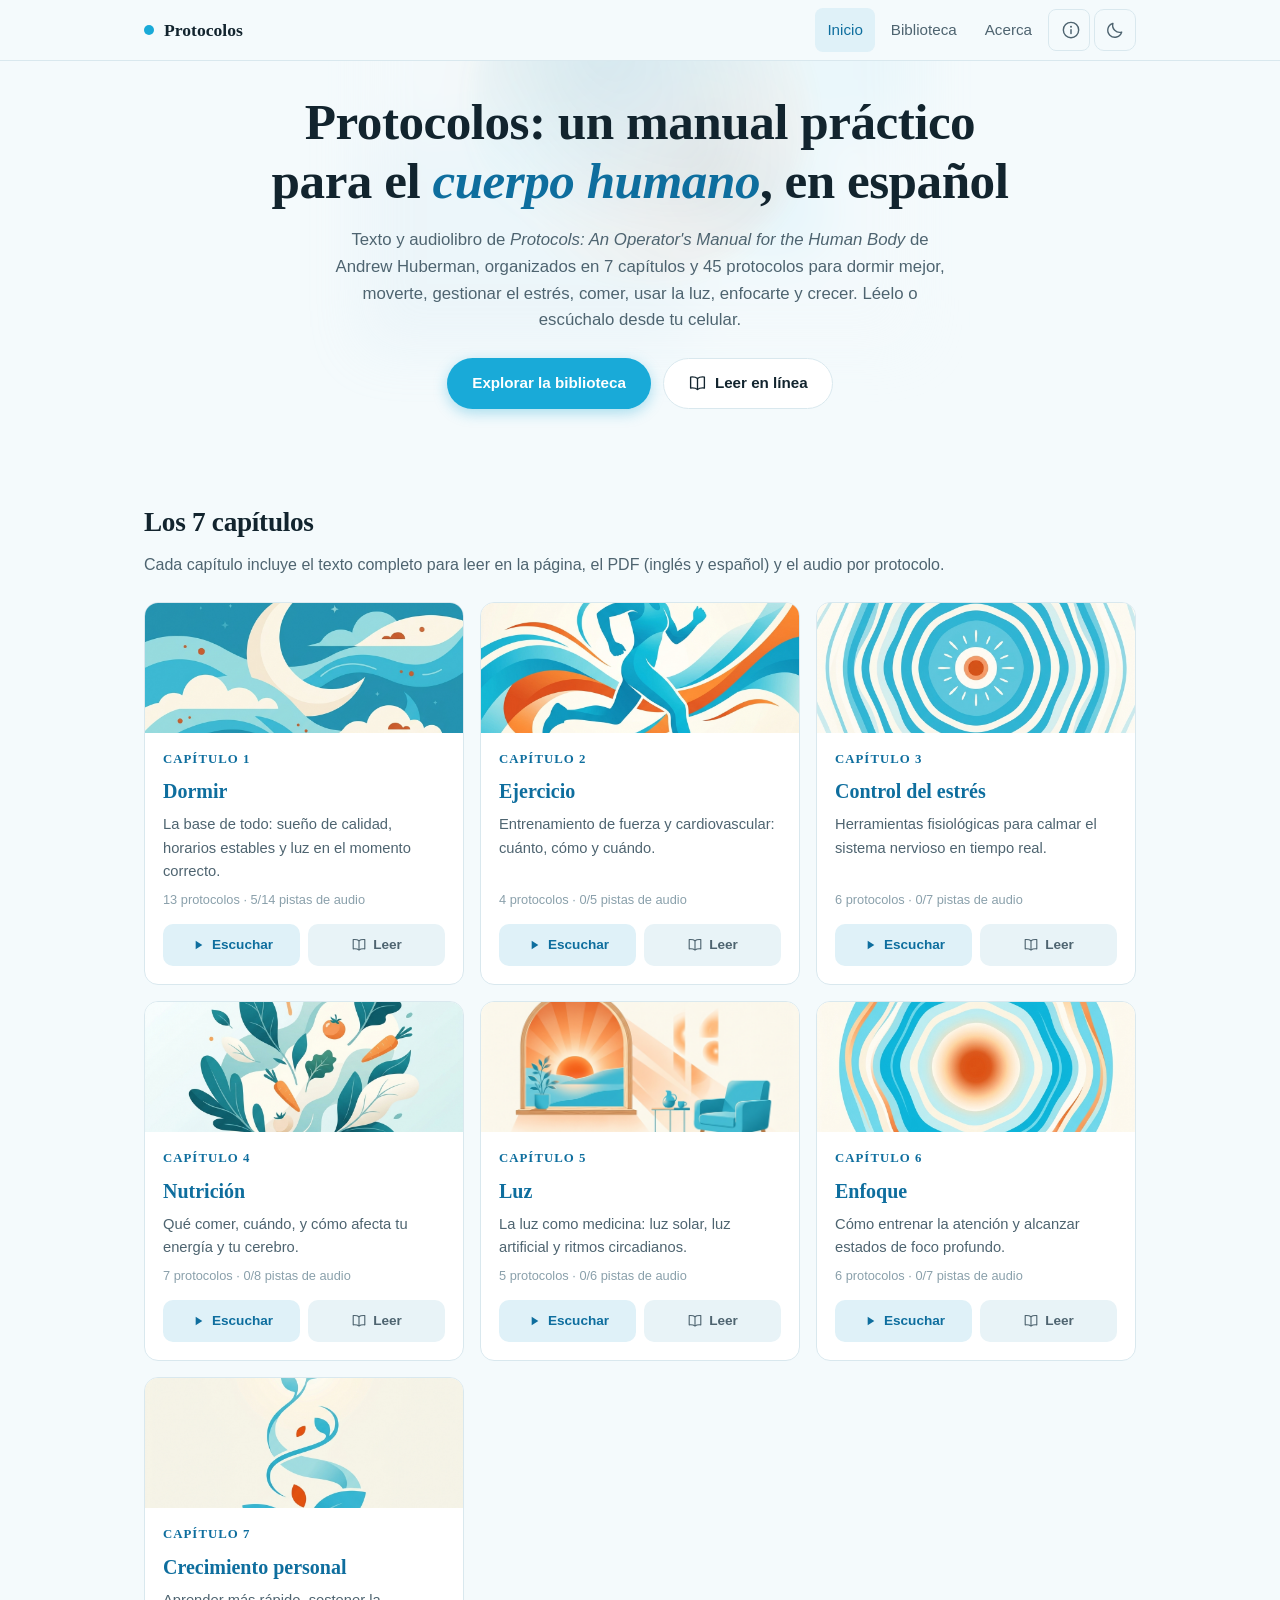
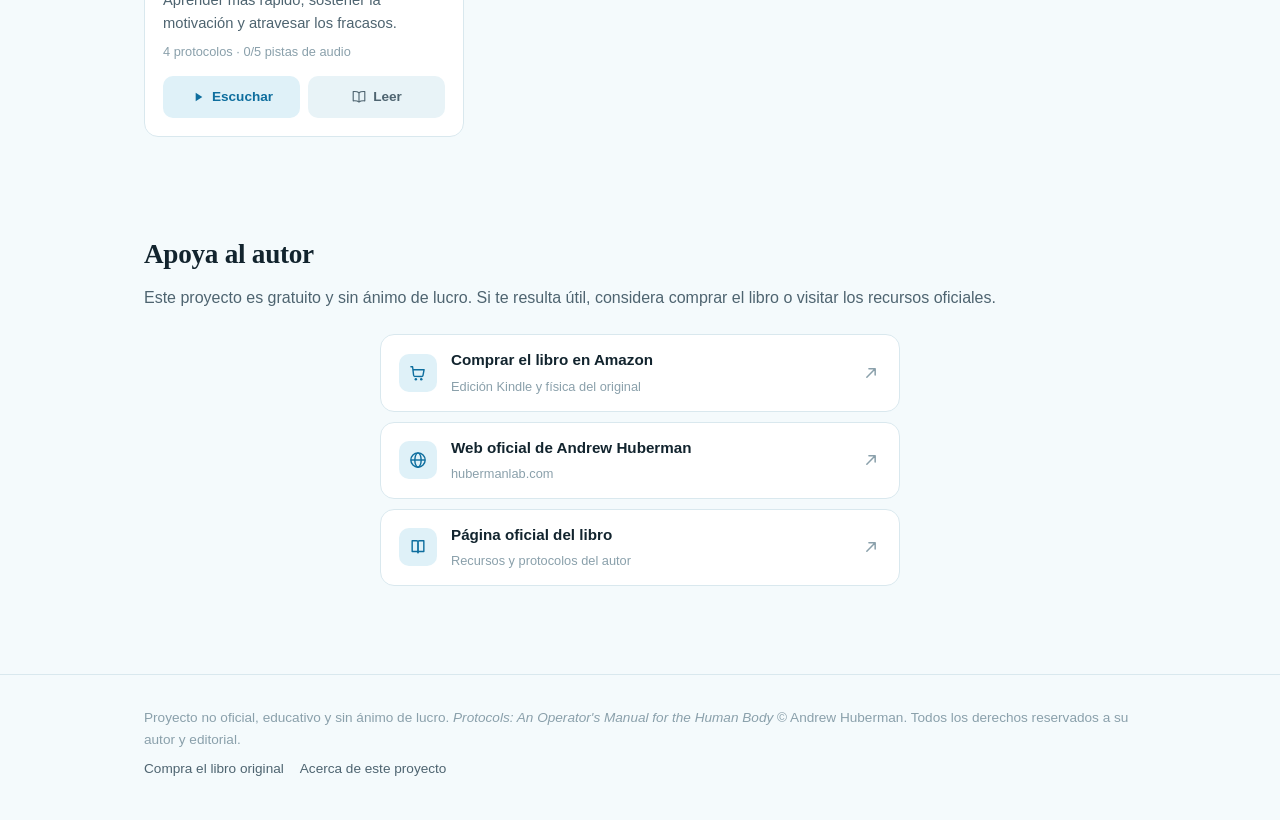
==== commit fc297b79: "UI final: hero animado, CTA directo al lector, arte compacto estilo Spotify, alineación fija, hover " ====
--- a/index.html
+++ b/index.html
@@ -34,7 +34,7 @@
     <p class="lede">Texto y audiolibro de <em>Protocols: An Operator's Manual for the Human Body</em> de Andrew Huberman, organizados en 7 capítulos y 45 protocolos para dormir mejor, moverte, gestionar el estrés, comer, usar la luz, enfocarte y crecer. Léelo o escúchalo desde tu celular.</p>
     <div class="hero-actions">
       <a class="btn btn-primary" href="biblioteca.html">Explorar la biblioteca</a>
-      <a class="btn btn-ghost" href="lector.html">
+      <a class="btn btn-ghost" href="lector.html?cap=01_dormir&lang=es">
         <svg class="ico-svg" viewBox="0 0 24 24" aria-hidden="true"><path d="M12 5.6C10.4 4.3 8.3 3.7 5.5 3.7c-.8 0-1.5.06-2.2.17v13.9c.7-.11 1.4-.17 2.2-.17 2.8 0 4.9.6 6.5 1.9 1.6-1.3 3.7-1.9 6.5-1.9.8 0 1.5.06 2.2.17V3.87a13 13 0 0 0-2.2-.17c-2.8 0-4.9.6-6.5 1.9Z" fill="none" stroke="currentColor" stroke-width="1.7" stroke-linejoin="round"/><path d="M12 5.6v13.9" stroke="currentColor" stroke-width="1.7"/></svg>
         Leer en línea
       </a>
--- a/css/style.css
+++ b/css/style.css
@@ -135,6 +135,25 @@
              radial-gradient(circle at 68% 66%,color-mix(in srgb,var(--warm) 16%,transparent),transparent 58%);
   filter:blur(10px);opacity:.5;
 }
+/* --- vida en el home: entrada escalonada + arte flotando (ken-burns suave) --- */
+.hero-deco::before{animation:heroDrift 24s ease-in-out infinite alternate}
+@keyframes heroDrift{
+  from{transform:translate3d(-2.5%,-1.5%,0) scale(1)}
+  to{transform:translate3d(2.5%,2%,0) scale(1.09)}
+}
+.hero-deco::after{animation:heroGlow 9s ease-in-out infinite alternate}
+@keyframes heroGlow{
+  from{opacity:.35;transform:translateX(-50%) scale(1)}
+  to{opacity:.65;transform:translateX(-46%) translateY(3%) scale(1.12)}
+}
+.hero > *{animation:heroRise .65s cubic-bezier(.22,.8,.36,1) both}
+.hero h1{animation-delay:.05s}
+.hero .lede{animation-delay:.16s}
+.hero .hero-actions{animation-delay:.28s}
+@keyframes heroRise{from{opacity:0;transform:translateY(16px)}to{opacity:1;transform:none}}
+@media(min-width:768px){
+  .hero > *{animation-duration:.8s}
+}
 .hero h1{
   font-family:var(--font-display);font-weight:600;
   font-size:clamp(1.9rem,6.5vw,3.2rem);line-height:1.15;letter-spacing:-.01em;
@@ -187,10 +206,13 @@
 @media(min-width:960px){.chapters-grid{grid-template-columns:repeat(3,1fr)}}
 .chapter-card{
   background:var(--surface);border:1px solid var(--line);border-radius:var(--radius);
-  overflow:hidden;display:flex;flex-direction:column;
+  overflow:hidden;display:flex;flex-direction:column;text-decoration:none;
   transition:transform .2s,box-shadow .2s,border-color .2s;
 }
-.chapter-card:hover{transform:translateY(-3px);box-shadow:var(--shadow);border-color:var(--accent)}
+.chapter-card:hover,.chapter-card:focus-visible{
+  text-decoration:none;transform:translateY(-3px) scale(1.008);
+  box-shadow:var(--shadow);border-color:var(--accent);
+}
 .chapter-card .art{height:130px;overflow:hidden;background:var(--surface-2)}
 .chapter-card .art img{width:100%;height:100%;object-fit:cover;display:block}
 .chapter-card .body{padding:16px 18px 18px;display:flex;flex-direction:column;gap:6px;flex:1}
@@ -212,17 +234,25 @@
 .chapter-screen{padding-bottom:40px}
 .chapter-head{padding:28px 0 8px}
 @media(min-width:768px){.chapter-head{padding:48px 0 8px}}
-.chapter-hero{display:flex;flex-direction:column;gap:16px;padding:8px 0 4px}
-@media(min-width:640px){.chapter-hero{flex-direction:row;align-items:flex-end}}
+.chapter-hero{display:flex;flex-direction:row;align-items:center;gap:16px;padding:8px 0 4px}
 .chapter-hero .ch-art{
-  width:100%;max-width:340px;aspect-ratio:1;object-fit:cover;
-  border-radius:var(--radius);box-shadow:var(--shadow);
-}
-@media(min-width:640px){.chapter-hero .ch-art{width:220px;flex:none}}
+  width:132px;height:auto;aspect-ratio:1;object-fit:cover;flex:none;
+  border-radius:16px;box-shadow:var(--shadow);
+}
+@media(min-width:640px){
+  .chapter-hero{align-items:flex-end}
+  .chapter-hero .ch-art{width:200px}
+}
 .ch-hero-info{flex:1;min-width:0}
 .chapter-head h1,.ch-hero-info h1{font-family:var(--font-display);font-size:clamp(1.7rem,5vw,2.4rem);font-weight:600;margin:6px 0 4px;line-height:1.15}
 .ch-hero-info .en-title{color:var(--ink-faint);font-style:italic;font-family:var(--font-display)}
 .ch-hero-info .desc{color:var(--ink-soft);margin-top:10px;max-width:640px}
+@media(max-width:639px){
+  .ch-hero-info .desc{
+    display:-webkit-box;-webkit-line-clamp:2;-webkit-box-orient:vertical;overflow:hidden;
+    font-size:.85rem;margin-top:6px;
+  }
+}
 .ch-hero-info .num{color:var(--accent-strong);font-weight:700;font-size:.85rem;letter-spacing:.08em;text-transform:uppercase}
 .back-link{display:inline-flex;align-items:center;gap:6px;font-size:.9rem;color:var(--ink-soft);min-height:44px}
 .back-link .ico-svg{width:18px;height:18px}
@@ -298,7 +328,7 @@
 .pf-top{display:flex;align-items:center;justify-content:space-between;gap:10px;min-height:44px}
 .pf-label{font-size:.78rem;font-weight:700;letter-spacing:.1em;text-transform:uppercase;color:var(--ink-faint)}
 .pf-art{
-  width:100%;max-width:340px;aspect-ratio:1;object-fit:cover;
+  width:100%;height:auto;max-width:340px;aspect-ratio:1;object-fit:cover;
   border-radius:var(--radius);box-shadow:var(--shadow);
   margin:10px auto 18px;display:block;
 }
@@ -386,11 +416,11 @@
   background:linear-gradient(90deg,var(--accent),var(--warm));
   transition:width .1s linear;
 }
-.reader-body{max-width:680px;margin:0 auto;padding:28px 20px 90px}
+.reader-body{max-width:680px;margin:0 auto;padding:28px 20px 90px;text-align:left;direction:ltr}
 .reader-body .r-kicker{color:var(--accent-strong);font-weight:700;font-size:.8rem;letter-spacing:.08em;text-transform:uppercase}
 .reader-body h1{font-family:var(--font-display);font-size:clamp(1.8rem,6vw,2.6rem);font-weight:600;margin:6px 0 4px;line-height:1.15}
 .reader-body .r-en{color:var(--ink-faint);font-style:italic;font-family:var(--font-display)}
-.reader-content{margin-top:24px;font-size:var(--reader-fs,1.15rem);line-height:1.85;color:var(--ink)}
+.reader-content{margin-top:24px;font-size:var(--reader-fs,1.15rem);line-height:1.85;color:var(--ink);text-align:left;direction:ltr}
 .reader-content p{margin-bottom:1.35em}
 /* encabezado de protocolo: sección bien marcada, con respiro */
 .reader-content h2.proto-head{
@@ -490,6 +520,36 @@
 @keyframes fadeUp{from{opacity:0;transform:translateY(8px)}to{opacity:1;transform:none}}
 .page-enter{animation:pageIn .3s ease both}
 @keyframes pageIn{from{opacity:0}to{opacity:1}}
+/* ---------- cursor personalizado (solo desktop, según tema) ---------- */
+@media (hover:hover) and (pointer:fine){
+  html:not([data-theme="dark"]) body{
+    cursor:url("data:image/svg+xml,<svg xmlns='http://www.w3.org/2000/svg' width='26' height='26' viewBox='0 0 26 26'><g fill='none' stroke='%23e2a62e' stroke-width='1.8' stroke-linecap='round'><circle cx='13' cy='13' r='4.8'/><path d='M13 2.5v2.8M13 20.7v2.8M2.5 13h2.8M20.7 13h2.8M5.6 5.6l2 2M18.4 18.4l2 2M20.4 5.6l-2 2M7.6 18.4l-2 2'/></g></svg>") 3 3, auto;
+  }
+  html:not([data-theme="dark"]) a,
+  html:not([data-theme="dark"]) button,
+  html:not([data-theme="dark"]) [role="slider"],
+  html:not([data-theme="dark"]) [role="button"],
+  html:not([data-theme="dark"]) label,
+  html:not([data-theme="dark"]) input,
+  html:not([data-theme="dark"]) select,
+  html:not([data-theme="dark"]) textarea{
+    cursor:url("data:image/svg+xml,<svg xmlns='http://www.w3.org/2000/svg' width='26' height='26' viewBox='0 0 26 26'><g fill='none' stroke='%23e2a62e' stroke-width='2.2' stroke-linecap='round'><circle cx='13' cy='13' r='4.8'/><path d='M13 2.5v2.8M13 20.7v2.8M2.5 13h2.8M20.7 13h2.8M5.6 5.6l2 2M18.4 18.4l2 2M20.4 5.6l-2 2M7.6 18.4l-2 2'/></g></svg>") 3 3, pointer;
+  }
+  [data-theme="dark"] body{
+    cursor:url("data:image/svg+xml,<svg xmlns='http://www.w3.org/2000/svg' width='26' height='26' viewBox='0 0 26 26'><path d='M21 16.2A9 9 0 0 1 9.8 5 9 9 0 1 0 21 16.2Z' fill='none' stroke='%23bfe0f2' stroke-width='1.8' stroke-linejoin='round'/></svg>") 3 3, auto;
+  }
+  [data-theme="dark"] a,
+  [data-theme="dark"] button,
+  [data-theme="dark"] [role="slider"],
+  [data-theme="dark"] [role="button"],
+  [data-theme="dark"] label,
+  [data-theme="dark"] input,
+  [data-theme="dark"] select,
+  [data-theme="dark"] textarea{
+    cursor:url("data:image/svg+xml,<svg xmlns='http://www.w3.org/2000/svg' width='26' height='26' viewBox='0 0 26 26'><path d='M21 16.2A9 9 0 0 1 9.8 5 9 9 0 1 0 21 16.2Z' fill='none' stroke='%23bfe0f2' stroke-width='2.2' stroke-linejoin='round'/></svg>") 3 3, pointer;
+  }
+}
+
 @media (prefers-reduced-motion:reduce){
   *{animation:none!important;transition:none!important;scroll-behavior:auto!important}
 }
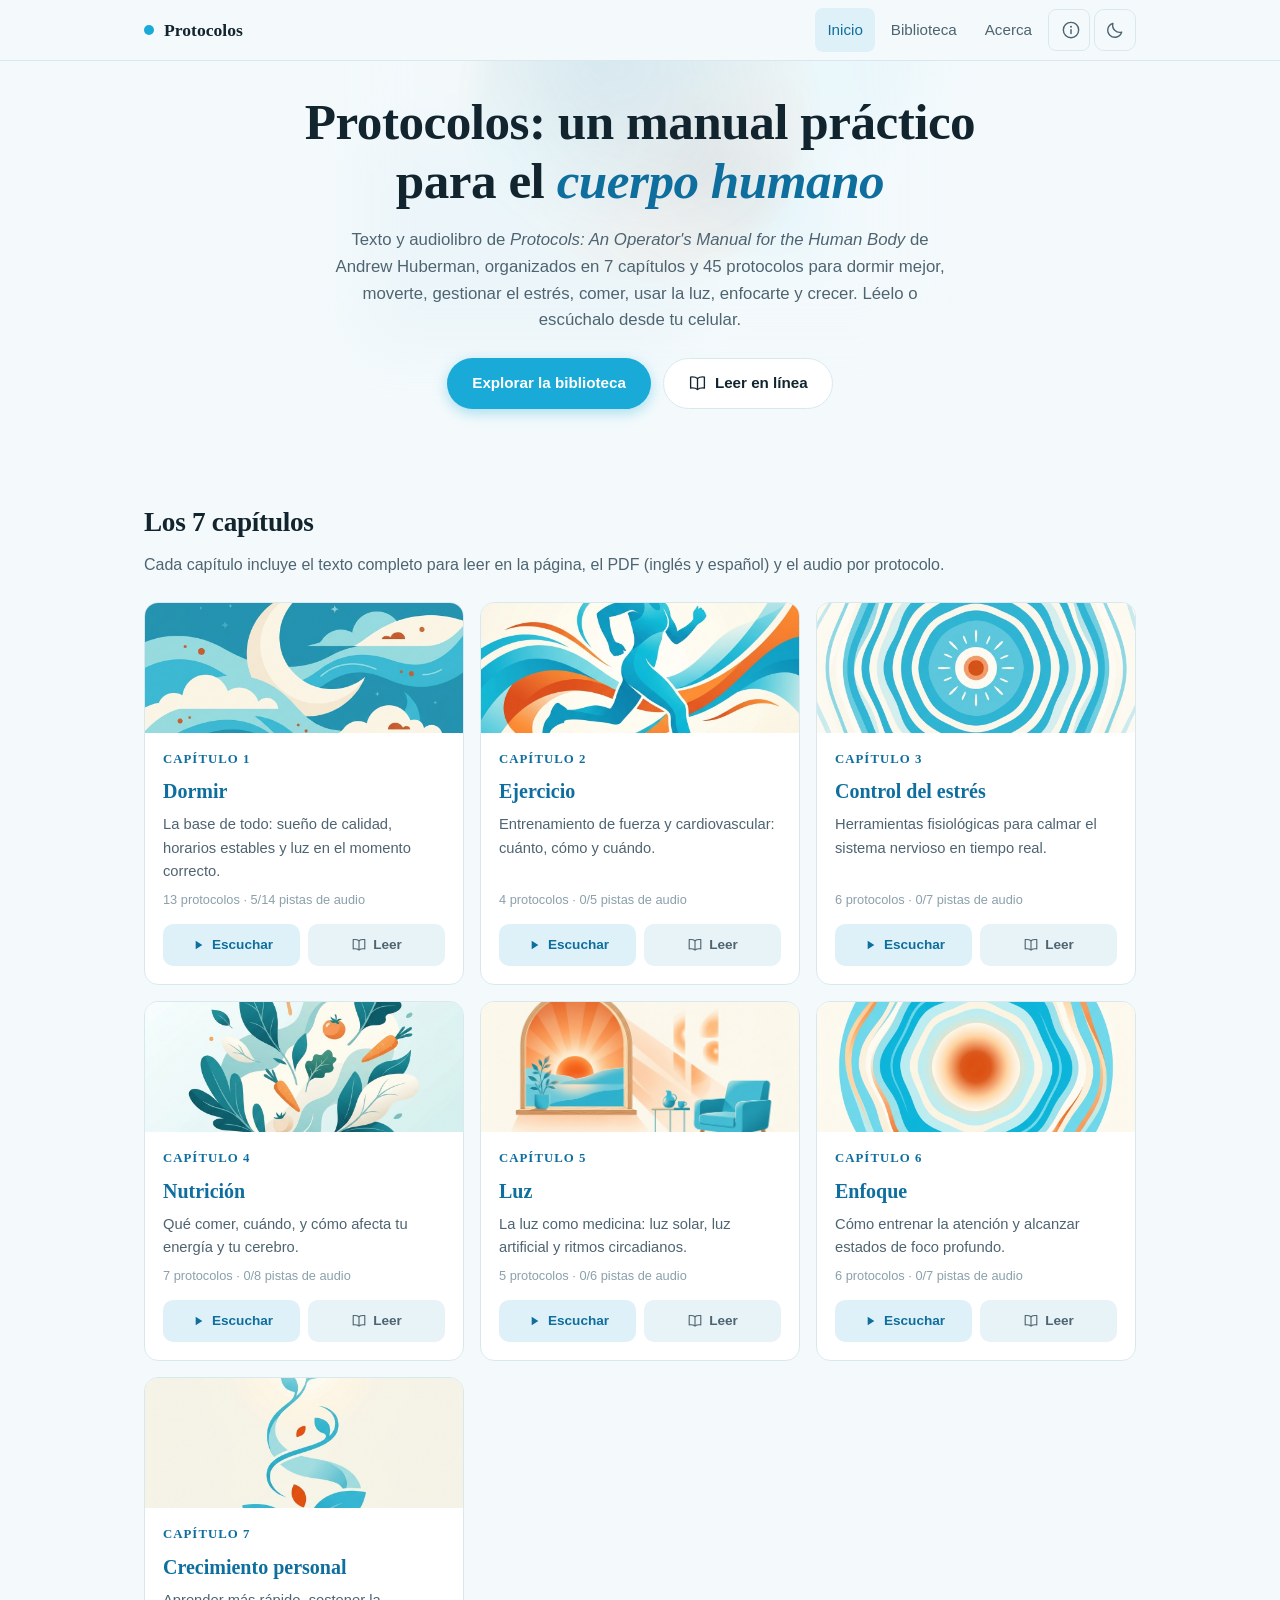
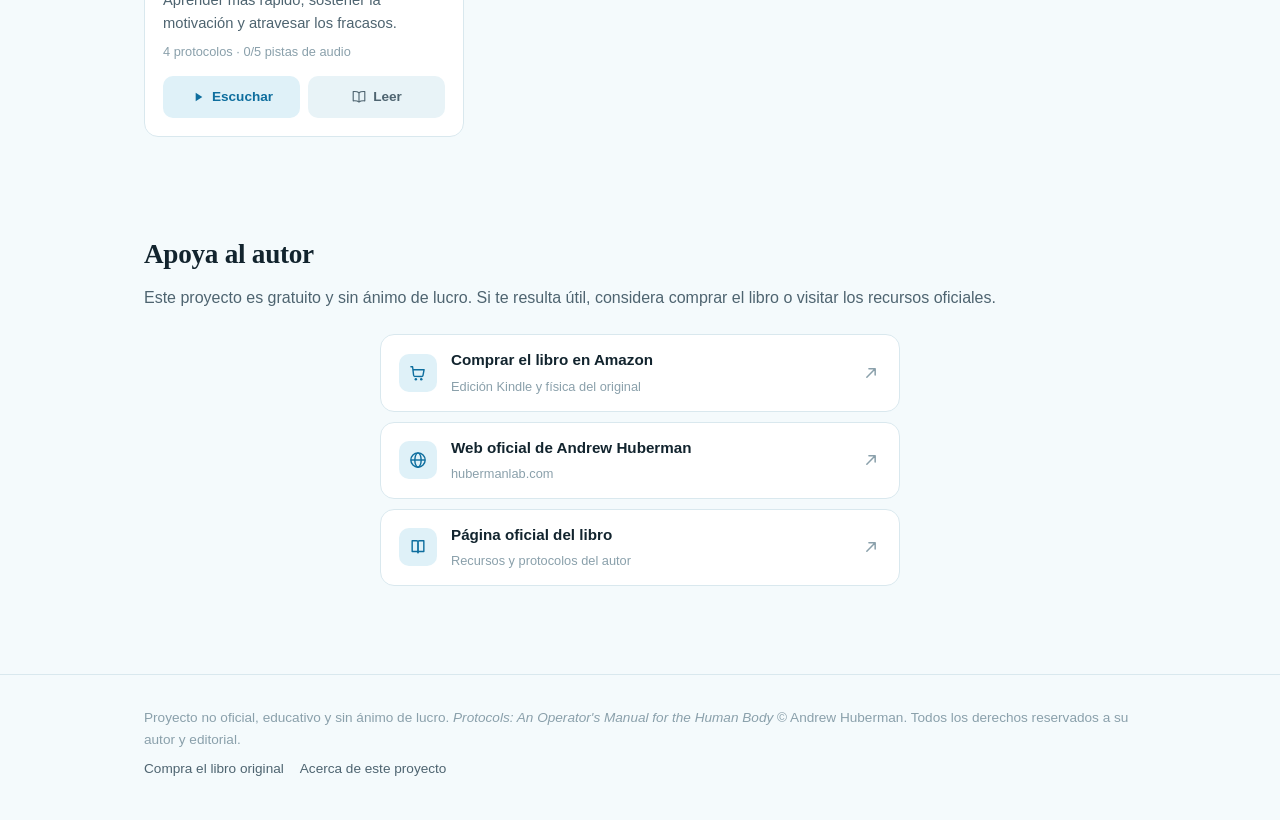
==== commit fa80fcad: "Inicio: quitar ", en español" del título Co-Authored-By: Claude Opus 5.5 <noreply@anthropic.com>" ====
--- a/index.html
+++ b/index.html
@@ -30,7 +30,7 @@
 
 <main class="page-enter">
   <section class="hero hero-deco container">
-    <h1>Protocolos: un manual práctico para el <em>cuerpo humano</em>, en español</h1>
+    <h1>Protocolos: un manual práctico para el <em>cuerpo humano</em></h1>
     <p class="lede">Texto y audiolibro de <em>Protocols: An Operator's Manual for the Human Body</em> de Andrew Huberman, organizados en 7 capítulos y 45 protocolos para dormir mejor, moverte, gestionar el estrés, comer, usar la luz, enfocarte y crecer. Léelo o escúchalo desde tu celular.</p>
     <div class="hero-actions">
       <a class="btn btn-primary" href="biblioteca.html">Explorar la biblioteca</a>
--- a/css/style.css
+++ b/css/style.css
@@ -232,8 +232,8 @@
 
 /* ---------- página capítulo (estilo app de música) ---------- */
 .chapter-screen{padding-bottom:40px}
-.chapter-head{padding:28px 0 8px}
-@media(min-width:768px){.chapter-head{padding:48px 0 8px}}
+.chapter-head{padding-top:28px;padding-bottom:8px}
+@media(min-width:768px){.chapter-head{padding-top:48px}}
 .chapter-hero{display:flex;flex-direction:row;align-items:center;gap:16px;padding:8px 0 4px}
 .chapter-hero .ch-art{
   width:132px;height:auto;aspect-ratio:1;object-fit:cover;flex:none;
@@ -430,6 +430,7 @@
   scroll-margin-top:130px;
 }
 .reader-content h2.proto-head.chapter-title{border-top:none;margin-top:0;padding-top:0;font-size:1.1em;color:var(--ink-faint);text-transform:none}
+.reader-content h2.proto-head .ph-label{display:block;margin-bottom:.35em;font-family:var(--font-body);font-size:.62em;font-weight:700;letter-spacing:.1em;text-transform:uppercase;color:var(--accent-strong)}
 /* subtítulos internos: QUÉ HACER / CÓMO FUNCIONA / PREGUNTAS */
 .reader-content p.subhead{
   font-weight:700;font-size:.82em;letter-spacing:.1em;text-transform:uppercase;
@@ -445,6 +446,7 @@
 .reader-content p.intro-p{color:var(--ink-soft)}
 .reader-empty{text-align:center;color:var(--ink-faint);padding:60px 20px}
 .reader-toc{max-width:680px;margin:0 auto;padding:0 20px 40px;display:flex;flex-direction:column;gap:10px}
+.reader-toc[hidden]{display:none}
 .reader-toc a{
   display:flex;align-items:center;gap:14px;min-height:64px;
   background:var(--surface);border:1px solid var(--line);border-radius:var(--radius);
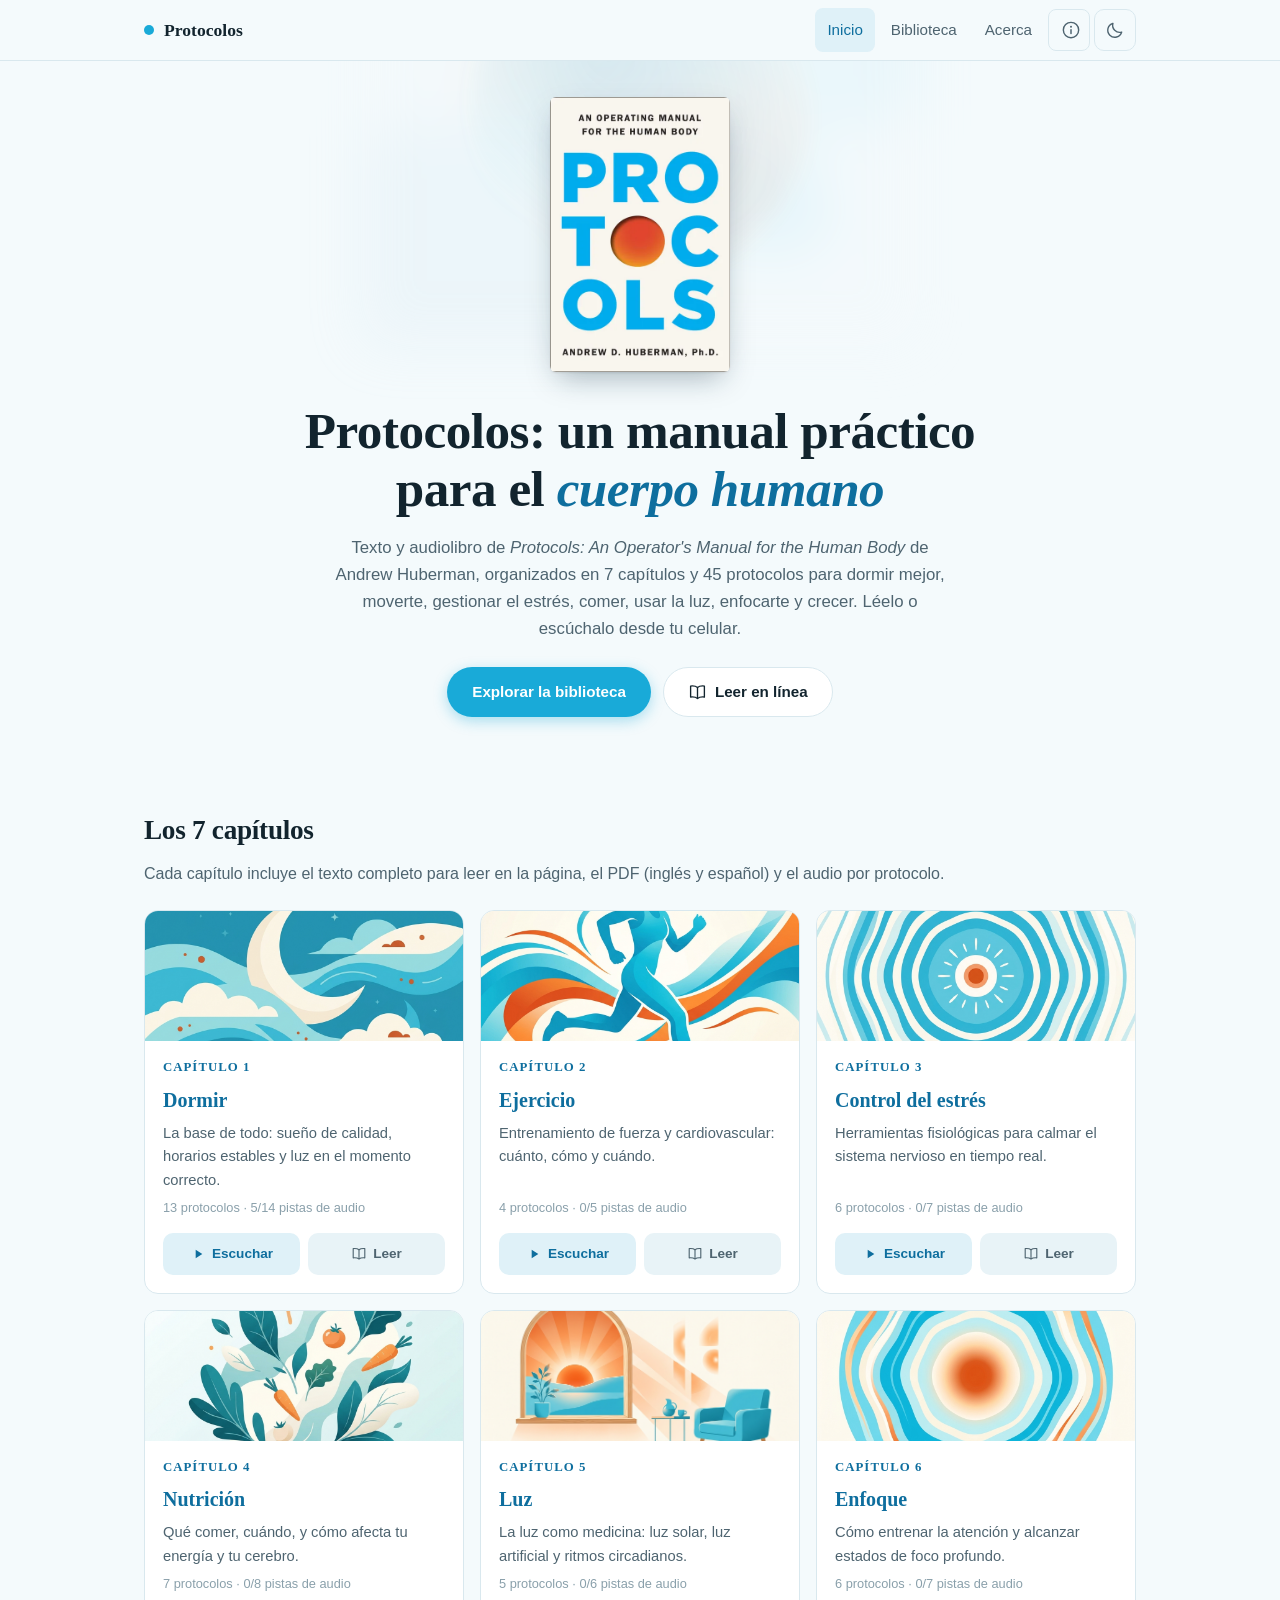
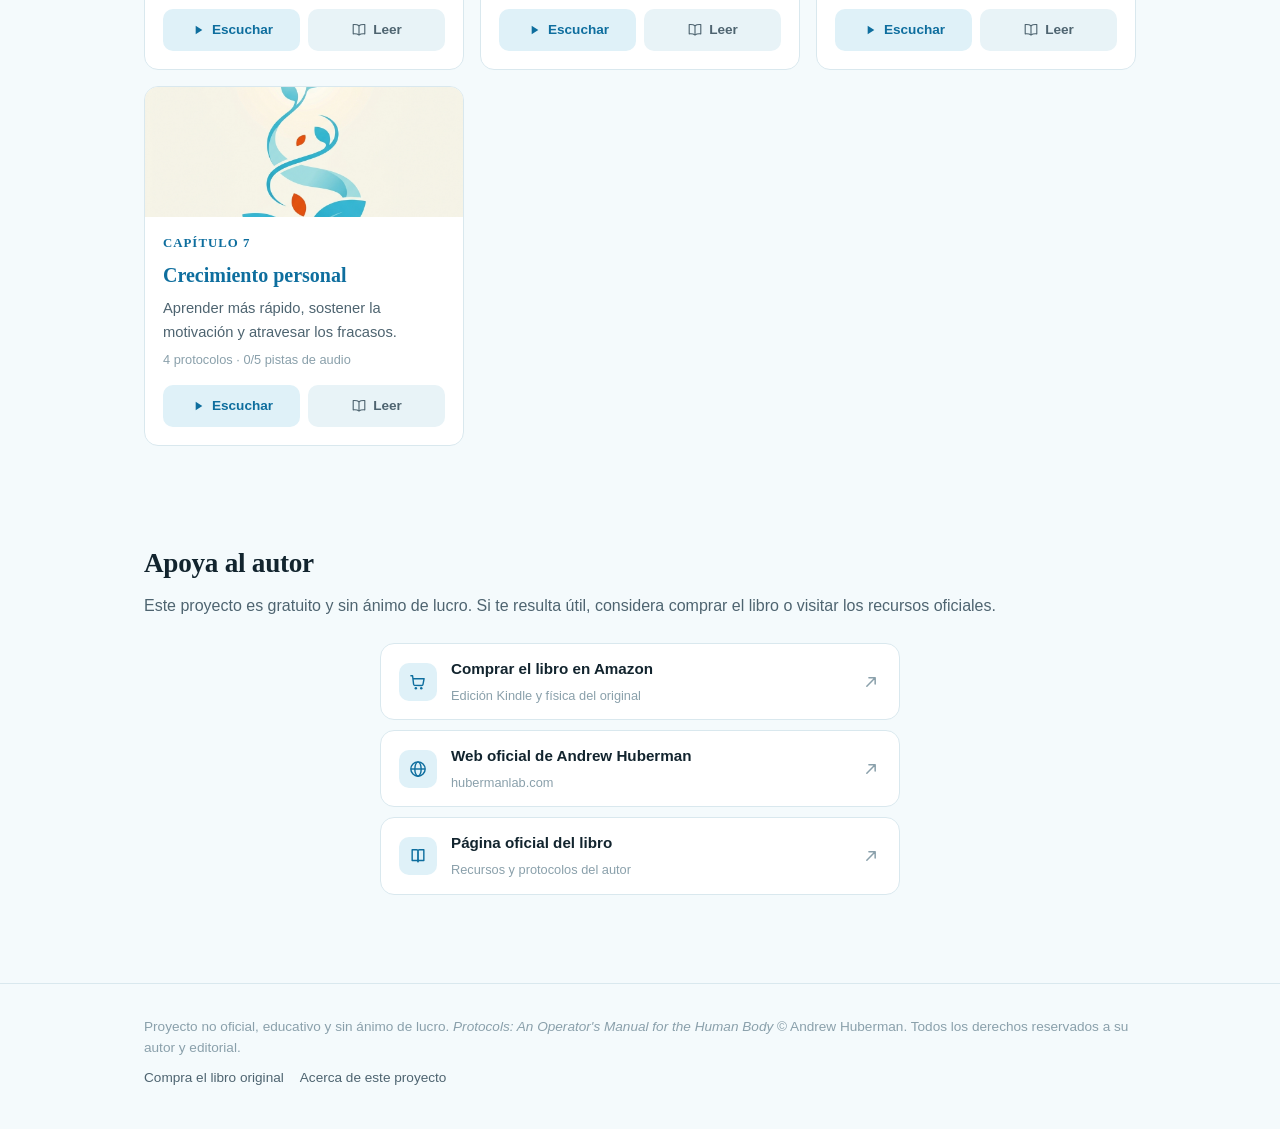
==== commit 2cda7152: "Inicio: portada del libro en el hero, enlazada a la compra Co-Authored-By: Claude Opus 5.5 <noreply@" ====
--- a/index.html
+++ b/index.html
@@ -30,6 +30,9 @@
 
 <main class="page-enter">
   <section class="hero hero-deco container">
+    <a class="hero-cover" href="https://www.amazon.com/dp/B0D3JFXBFW" target="_blank" rel="noopener" title="Compra el libro original">
+      <img src="assets/img/portada.png" alt="Portada del libro Protocols: An Operating Manual for the Human Body, de Andrew D. Huberman, Ph.D." width="432" height="660">
+    </a>
     <h1>Protocolos: un manual práctico para el <em>cuerpo humano</em></h1>
     <p class="lede">Texto y audiolibro de <em>Protocols: An Operator's Manual for the Human Body</em> de Andrew Huberman, organizados en 7 capítulos y 45 protocolos para dormir mejor, moverte, gestionar el estrés, comer, usar la luz, enfocarte y crecer. Léelo o escúchalo desde tu celular.</p>
     <div class="hero-actions">
--- a/css/style.css
+++ b/css/style.css
@@ -160,6 +160,11 @@
   max-width:760px;margin:0 auto 16px;
 }
 .hero h1 em{color:var(--accent-strong);font-style:italic}
+.hero-cover{display:inline-block;margin:4px auto 22px;border-radius:6px;transition:transform .25s ease,box-shadow .25s ease;
+  box-shadow:0 1px 2px rgba(0,0,0,.08),0 12px 28px -8px rgba(10,40,60,.35)}
+.hero-cover img{display:block;width:140px;height:auto;border-radius:6px}
+.hero-cover:hover{transform:translateY(-3px) rotate(-1deg);box-shadow:0 2px 4px rgba(0,0,0,.1),0 18px 36px -10px rgba(10,40,60,.45)}
+@media(min-width:768px){.hero-cover img{width:180px}}
 .hero .lede{color:var(--ink-soft);max-width:620px;margin:0 auto 24px;font-size:1.05rem}
 .hero-actions{display:flex;gap:12px;justify-content:center;flex-wrap:wrap}
 .btn{
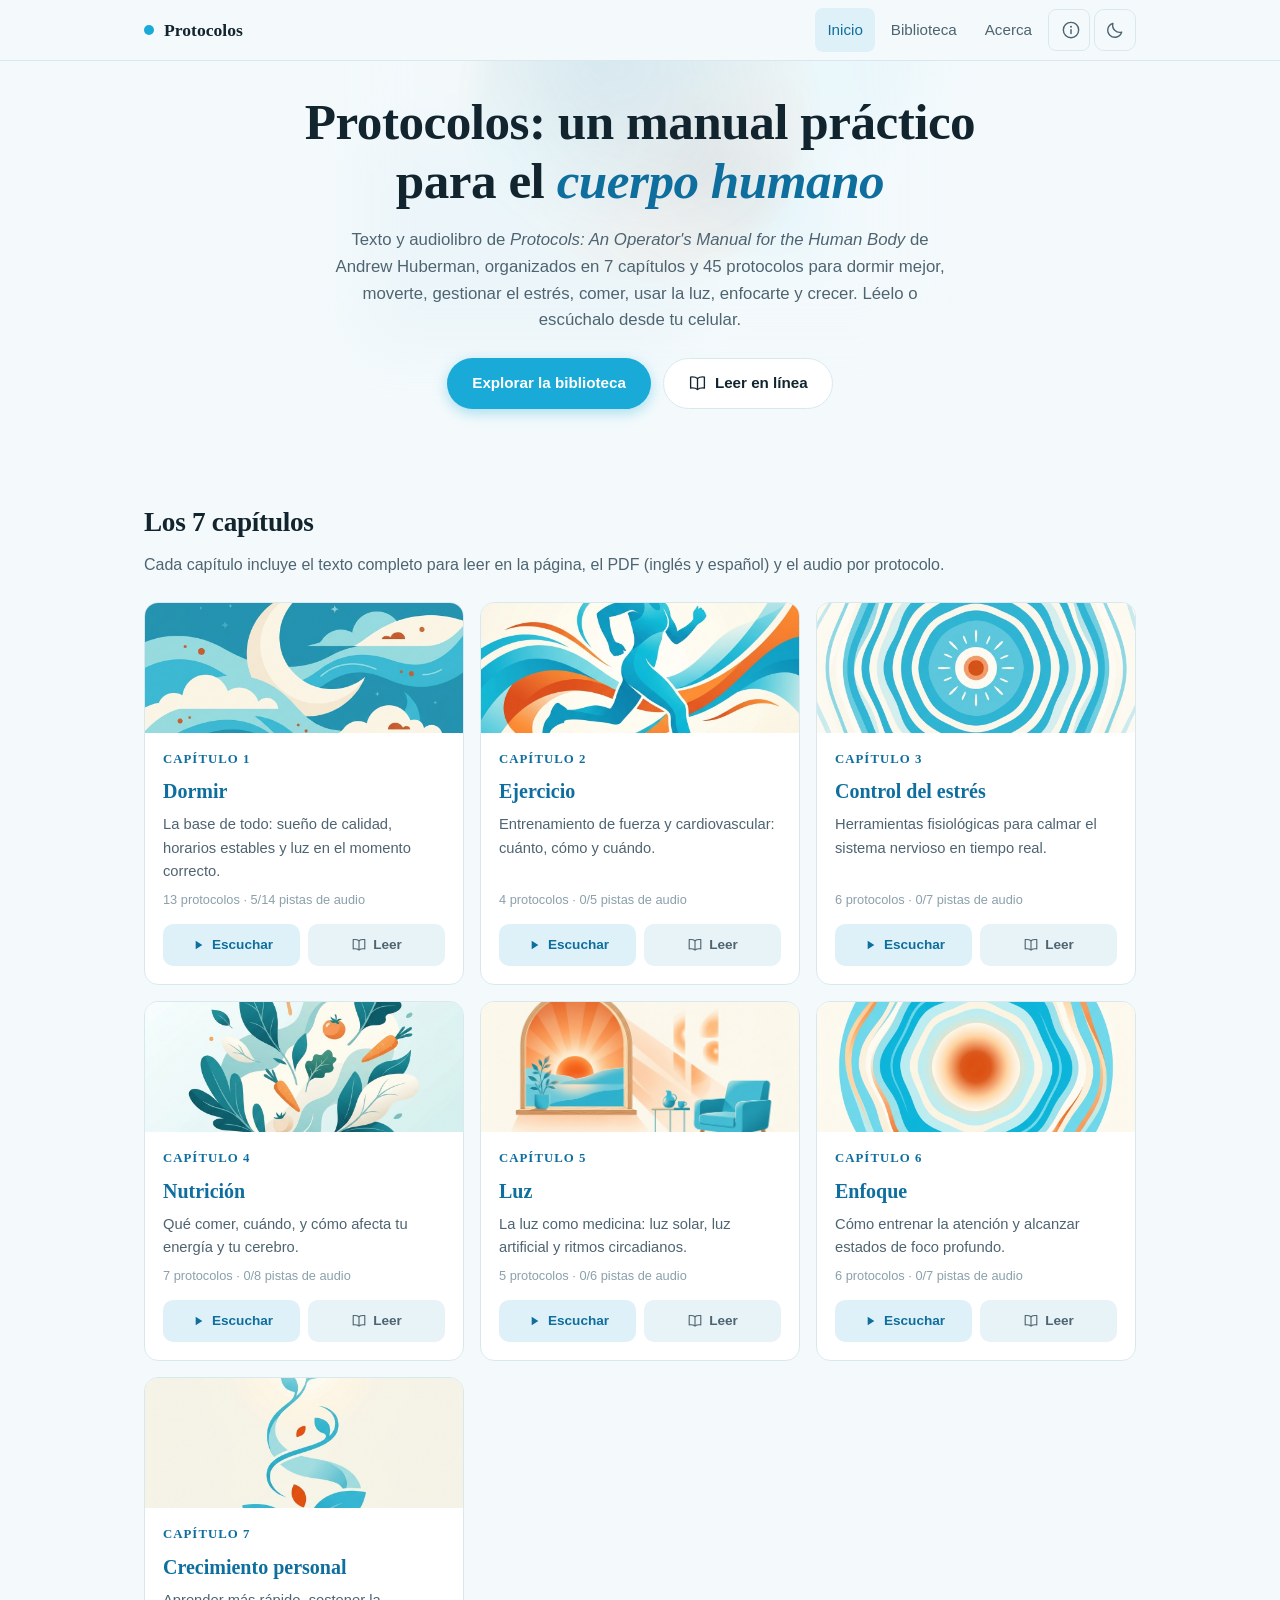
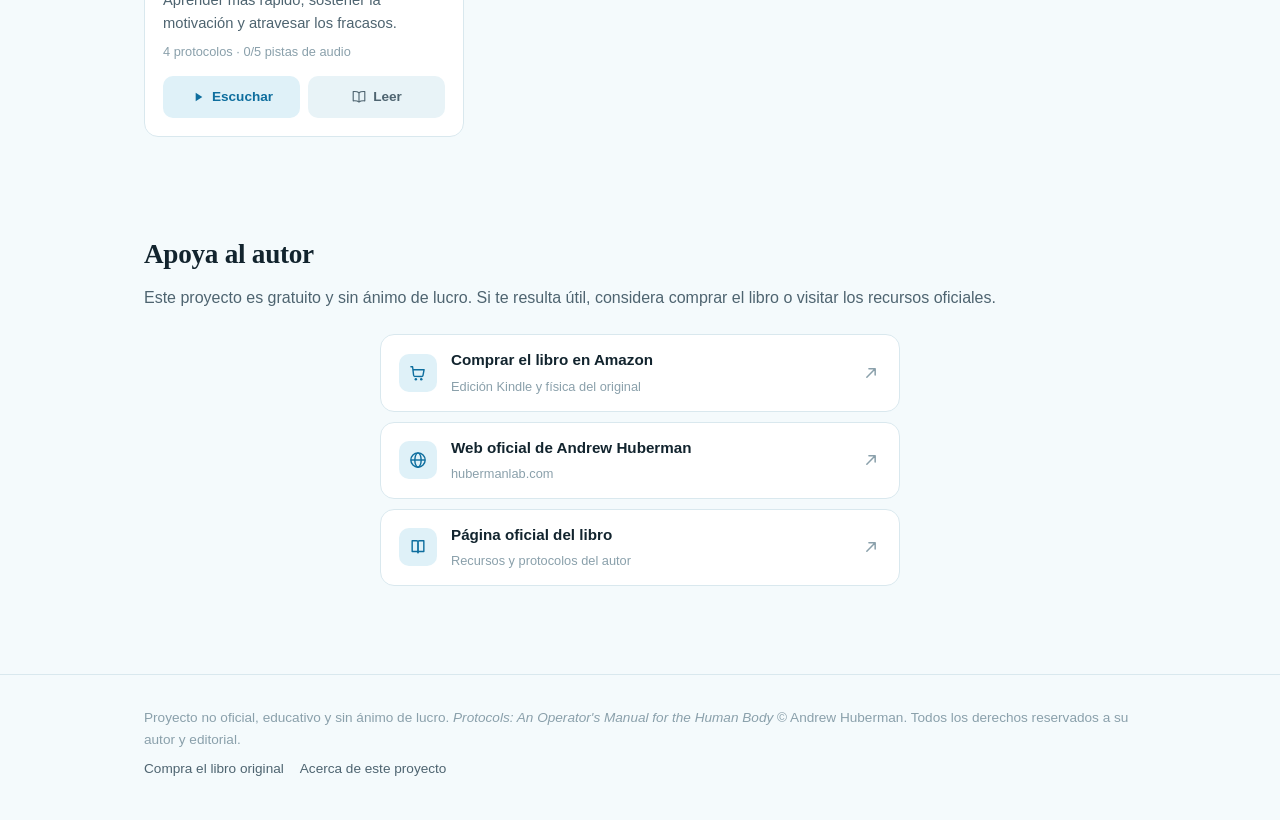
==== commit 29b86195: "Revertir portada del libro en el inicio This reverts commit 2cda715.  Co-Authored-By: Claude Opus 5." ====
--- a/index.html
+++ b/index.html
@@ -30,9 +30,6 @@
 
 <main class="page-enter">
   <section class="hero hero-deco container">
-    <a class="hero-cover" href="https://www.amazon.com/dp/B0D3JFXBFW" target="_blank" rel="noopener" title="Compra el libro original">
-      <img src="assets/img/portada.png" alt="Portada del libro Protocols: An Operating Manual for the Human Body, de Andrew D. Huberman, Ph.D." width="432" height="660">
-    </a>
     <h1>Protocolos: un manual práctico para el <em>cuerpo humano</em></h1>
     <p class="lede">Texto y audiolibro de <em>Protocols: An Operator's Manual for the Human Body</em> de Andrew Huberman, organizados en 7 capítulos y 45 protocolos para dormir mejor, moverte, gestionar el estrés, comer, usar la luz, enfocarte y crecer. Léelo o escúchalo desde tu celular.</p>
     <div class="hero-actions">
--- a/css/style.css
+++ b/css/style.css
@@ -160,11 +160,6 @@
   max-width:760px;margin:0 auto 16px;
 }
 .hero h1 em{color:var(--accent-strong);font-style:italic}
-.hero-cover{display:inline-block;margin:4px auto 22px;border-radius:6px;transition:transform .25s ease,box-shadow .25s ease;
-  box-shadow:0 1px 2px rgba(0,0,0,.08),0 12px 28px -8px rgba(10,40,60,.35)}
-.hero-cover img{display:block;width:140px;height:auto;border-radius:6px}
-.hero-cover:hover{transform:translateY(-3px) rotate(-1deg);box-shadow:0 2px 4px rgba(0,0,0,.1),0 18px 36px -10px rgba(10,40,60,.45)}
-@media(min-width:768px){.hero-cover img{width:180px}}
 .hero .lede{color:var(--ink-soft);max-width:620px;margin:0 auto 24px;font-size:1.05rem}
 .hero-actions{display:flex;gap:12px;justify-content:center;flex-wrap:wrap}
 .btn{
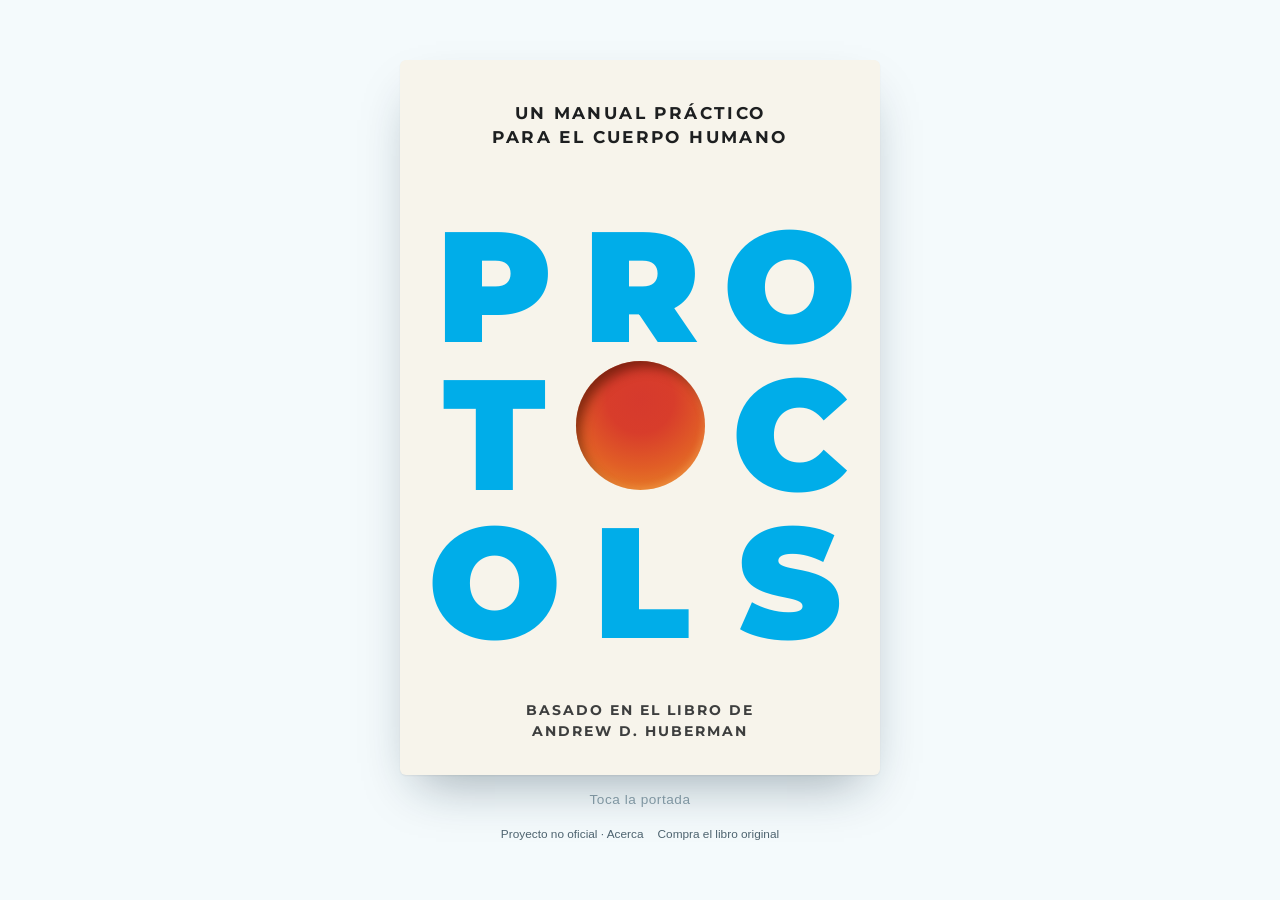
==== commit 8d4cfdbc: "Inicio como portada interactiva y marca con la tipografía de la carátula - Inicio a pantalla complet" ====
--- a/index.html
+++ b/index.html
@@ -6,87 +6,99 @@
 <title>Protocolos · Manual del cuerpo humano (proyecto no oficial)</title>
 <meta name="description" content="Sitio educativo sin ánimo de lucro con el texto y el audiolibro en español de 'Protocols: An Operator's Manual for the Human Body' de Andrew Huberman. Proyecto no oficial.">
 <meta name="theme-color" content="#19aad8">
+<link rel="preconnect" href="https://fonts.googleapis.com">
+<link rel="preconnect" href="https://fonts.gstatic.com" crossorigin>
+<link rel="stylesheet" href="https://fonts.googleapis.com/css2?family=Montserrat:wght@600;700;900&display=swap">
 <link rel="stylesheet" href="css/style.css">
+<link rel="stylesheet" href="css/portada.css">
 <link rel="icon" href="data:image/svg+xml,<svg xmlns='http://www.w3.org/2000/svg' viewBox='0 0 100 100'><circle cx='50' cy='50' r='42' fill='%2319aad8'/></svg>">
 </head>
-<body>
-<header class="site-header">
-  <div class="container">
-    <a class="brand" href="index.html"><span class="dot"></span>Protocolos</a>
-    <nav class="main-nav" aria-label="Principal">
-      <a class="nav-link" href="index.html" aria-current="page">Inicio</a>
-      <a class="nav-link" href="biblioteca.html">Biblioteca</a>
-      <a class="nav-link" href="acerca.html">Acerca</a>
-      <a class="icon-btn" href="acerca.html#descargo" aria-label="Información y descargo de responsabilidad" title="Información">
-        <svg class="ico-svg" viewBox="0 0 24 24" aria-hidden="true"><circle cx="12" cy="12" r="9.2" fill="none" stroke="currentColor" stroke-width="1.7"/><circle cx="12" cy="8.2" r="1.2" fill="currentColor"/><rect x="11.1" y="10.8" width="1.8" height="6.4" rx="0.9" fill="currentColor"/></svg>
-      </a>
-      <button class="icon-btn" id="themeToggle" aria-label="Cambiar tema claro/oscuro">
-        <svg class="ico-svg ico-moon" viewBox="0 0 24 24" aria-hidden="true"><path d="M20 14.5A8.5 8.5 0 0 1 9.5 4 8.5 8.5 0 1 0 20 14.5Z" fill="none" stroke="currentColor" stroke-width="1.7" stroke-linejoin="round"/></svg>
-        <svg class="ico-svg ico-sun" viewBox="0 0 24 24" aria-hidden="true"><circle cx="12" cy="12" r="4.2" fill="none" stroke="currentColor" stroke-width="1.7"/><g stroke="currentColor" stroke-width="1.7" stroke-linecap="round"><path d="M12 2.8v2.4M12 18.8v2.4M2.8 12h2.4M18.8 12h2.4M5.5 5.5l1.7 1.7M16.8 16.8l1.7 1.7M18.5 5.5l-1.7 1.7M7.2 16.8l-1.7 1.7"/></g></svg>
-      </button>
-    </nav>
-  </div>
-</header>
+<body class="page-home">
 
-<main class="page-enter">
-  <section class="hero hero-deco container">
-    <h1>Protocolos: un manual práctico para el <em>cuerpo humano</em></h1>
-    <p class="lede">Texto y audiolibro de <em>Protocols: An Operator's Manual for the Human Body</em> de Andrew Huberman, organizados en 7 capítulos y 45 protocolos para dormir mejor, moverte, gestionar el estrés, comer, usar la luz, enfocarte y crecer. Léelo o escúchalo desde tu celular.</p>
-    <div class="hero-actions">
-      <a class="btn btn-primary" href="biblioteca.html">Explorar la biblioteca</a>
-      <a class="btn btn-ghost" href="lector.html?cap=01_dormir&lang=es">
-        <svg class="ico-svg" viewBox="0 0 24 24" aria-hidden="true"><path d="M12 5.6C10.4 4.3 8.3 3.7 5.5 3.7c-.8 0-1.5.06-2.2.17v13.9c.7-.11 1.4-.17 2.2-.17 2.8 0 4.9.6 6.5 1.9 1.6-1.3 3.7-1.9 6.5-1.9.8 0 1.5.06 2.2.17V3.87a13 13 0 0 0-2.2-.17c-2.8 0-4.9.6-6.5 1.9Z" fill="none" stroke="currentColor" stroke-width="1.7" stroke-linejoin="round"/><path d="M12 5.6v13.9" stroke="currentColor" stroke-width="1.7"/></svg>
-        Leer en línea
-      </a>
+<main class="home">
+  <h1 class="sr-only">Protocolos: un manual práctico para el cuerpo humano</h1>
+
+  <section class="cover" id="cover" aria-label="Portada">
+    <p class="cover-kicker" aria-hidden="true">Un manual práctico<br>para el cuerpo humano</p>
+
+    <div class="cube" id="cube">
+      <!-- Cada ficha: cara frontal = letra de PROTOCOLS, cara trasera = destino.
+           data-axis alterna el eje del giro (y/x) para el efecto de cubo. -->
+      <div class="tile" data-axis="y" style="--i:0">
+        <span class="face front" aria-hidden="true">P</span>
+        <a class="face back ch" href="biblioteca.html?cap=01_dormir" tabindex="-1">
+          <img src="assets/img/c1_dormir.png" alt=""><span class="ch-n">1</span><span class="ch-t">Dormir</span>
+        </a>
+      </div>
+      <div class="tile" data-axis="x" style="--i:1">
+        <span class="face front" aria-hidden="true">R</span>
+        <a class="face back ch" href="biblioteca.html?cap=02_ejercicio" tabindex="-1">
+          <img src="assets/img/c2_ejercicio.png" alt=""><span class="ch-n">2</span><span class="ch-t">Ejercicio</span>
+        </a>
+      </div>
+      <div class="tile" data-axis="y" style="--i:2">
+        <span class="face front" aria-hidden="true">O</span>
+        <a class="face back ch" href="biblioteca.html?cap=03_control_del_estres" tabindex="-1">
+          <img src="assets/img/c3_estres.png" alt=""><span class="ch-n">3</span><span class="ch-t">Control del estrés</span>
+        </a>
+      </div>
+      <div class="tile" data-axis="x" style="--i:1">
+        <span class="face front" aria-hidden="true">T</span>
+        <a class="face back ch" href="biblioteca.html?cap=04_nutricion" tabindex="-1">
+          <img src="assets/img/c4_nutricion.png" alt=""><span class="ch-n">4</span><span class="ch-t">Nutrición</span>
+        </a>
+      </div>
+      <div class="tile tile-center" data-axis="y" style="--i:2">
+        <span class="face front" aria-hidden="true"><span class="orb"></span></span>
+        <button class="face back theme-orb" type="button" data-theme-toggle tabindex="-1" aria-label="Cambiar tema claro/oscuro">
+          <span class="orb">
+            <svg class="orb-ico orb-sun" viewBox="0 0 24 24" aria-hidden="true"><circle cx="12" cy="12" r="4.4" fill="none" stroke="currentColor" stroke-width="1.8"/><g stroke="currentColor" stroke-width="1.8" stroke-linecap="round"><path d="M12 2.6v2.3M12 19.1v2.3M2.6 12h2.3M19.1 12h2.3M5.4 5.4 7 7M17 17l1.6 1.6M18.6 5.4 17 7M7 17l-1.6 1.6"/></g></svg>
+            <svg class="orb-ico orb-moon" viewBox="0 0 24 24" aria-hidden="true"><path d="M20 14.5A8.5 8.5 0 0 1 9.5 4 8.5 8.5 0 1 0 20 14.5Z" fill="none" stroke="currentColor" stroke-width="1.8" stroke-linejoin="round"/></svg>
+          </span>
+        </button>
+      </div>
+      <div class="tile" data-axis="x" style="--i:3">
+        <span class="face front" aria-hidden="true">C</span>
+        <a class="face back ch" href="biblioteca.html?cap=05_luz" tabindex="-1">
+          <img src="assets/img/c5_luz.png" alt=""><span class="ch-n">5</span><span class="ch-t">Luz</span>
+        </a>
+      </div>
+      <div class="tile" data-axis="y" style="--i:2">
+        <span class="face front" aria-hidden="true">O</span>
+        <a class="face back ch" href="biblioteca.html?cap=06_enfoque" tabindex="-1">
+          <img src="assets/img/c6_enfoque.png" alt=""><span class="ch-n">6</span><span class="ch-t">Enfoque</span>
+        </a>
+      </div>
+      <div class="tile" data-axis="x" style="--i:3">
+        <span class="face front" aria-hidden="true">L</span>
+        <a class="face back ch" href="biblioteca.html?cap=07_crecimiento_personal" tabindex="-1">
+          <img src="assets/img/c7_crecimiento.png" alt=""><span class="ch-n">7</span><span class="ch-t">Crecimiento personal</span>
+        </a>
+      </div>
+      <div class="tile" data-axis="y" style="--i:4">
+        <span class="face front" aria-hidden="true">S</span>
+        <a class="face back more" href="acerca.html#descargo" tabindex="-1">
+          <span class="more-t">Ver más</span>
+          <svg class="more-ico" viewBox="0 0 24 24" aria-hidden="true"><path d="M5 12h13M13 6.5 18.5 12 13 17.5" fill="none" stroke="currentColor" stroke-width="2" stroke-linecap="round" stroke-linejoin="round"/></svg>
+        </a>
+      </div>
+
+      <!-- Mientras se ve la portada, toda la cuadrícula es un solo botón. -->
+      <button class="cube-open" id="cubeOpen" type="button" aria-label="Abrir la portada y ver los 7 capítulos"></button>
     </div>
+
+    <p class="cover-byline">Basado en el libro de<br>Andrew D. Huberman</p>
   </section>
 
-  <section class="block container">
-    <h2>Los 7 capítulos</h2>
-    <p class="sub">Cada capítulo incluye el texto completo para leer en la página, el PDF (inglés y español) y el audio por protocolo.</p>
-    <div class="chapters-grid" id="chaptersGrid"></div>
-  </section>
-
-  <section class="block container">
-    <h2>Apoya al autor</h2>
-    <p class="sub">Este proyecto es gratuito y sin ánimo de lucro. Si te resulta útil, considera comprar el libro o visitar los recursos oficiales.</p>
-    <div class="author-links">
-      <a class="author-link" href="https://www.amazon.com/dp/B0D3JFXBFW" target="_blank" rel="noopener">
-        <span class="ico"><svg class="ico-svg" viewBox="0 0 24 24" aria-hidden="true"><path d="M3.5 4.5h2l1.2 10.2a1.6 1.6 0 0 0 1.6 1.4h8.1a1.6 1.6 0 0 0 1.6-1.3l1.3-6.8H6.2" fill="none" stroke="currentColor" stroke-width="1.7" stroke-linecap="round" stroke-linejoin="round"/><circle cx="9.4" cy="19.5" r="1.5" fill="currentColor"/><circle cx="15.9" cy="19.5" r="1.5" fill="currentColor"/></svg></span>
-        <span><span class="al-t">Comprar el libro en Amazon</span><br><span class="al-s">Edición Kindle y física del original</span></span>
-        <span class="go"><svg class="ico-svg" viewBox="0 0 24 24" aria-hidden="true"><path d="M7 17 17 7M9.5 7H17v7.5" fill="none" stroke="currentColor" stroke-width="1.8" stroke-linecap="round" stroke-linejoin="round"/></svg></span>
-      </a>
-      <a class="author-link" href="https://www.hubermanlab.com" target="_blank" rel="noopener">
-        <span class="ico"><svg class="ico-svg" viewBox="0 0 24 24" aria-hidden="true"><circle cx="12" cy="12" r="8.6" fill="none" stroke="currentColor" stroke-width="1.7"/><ellipse cx="12" cy="12" rx="3.8" ry="8.6" fill="none" stroke="currentColor" stroke-width="1.7"/><path d="M3.6 12h16.8" stroke="currentColor" stroke-width="1.7"/></svg></span>
-        <span><span class="al-t">Web oficial de Andrew Huberman</span><br><span class="al-s">hubermanlab.com</span></span>
-        <span class="go"><svg class="ico-svg" viewBox="0 0 24 24" aria-hidden="true"><path d="M7 17 17 7M9.5 7H17v7.5" fill="none" stroke="currentColor" stroke-width="1.8" stroke-linecap="round" stroke-linejoin="round"/></svg></span>
-      </a>
-      <a class="author-link" href="https://www.hubermanlab.com/protocols-book" target="_blank" rel="noopener">
-        <span class="ico"><svg class="ico-svg" viewBox="0 0 24 24" aria-hidden="true"><path d="M5 4.5h5.2a2 2 0 0 1 2 2V19a1.6 1.6 0 0 0-1.6-1.6H5Zm14 0h-5.2a2 2 0 0 0-2 2V19a1.6 1.6 0 0 1 1.6-1.6H19Z" fill="none" stroke="currentColor" stroke-width="1.7" stroke-linejoin="round"/></svg></span>
-        <span><span class="al-t">Página oficial del libro</span><br><span class="al-s">Recursos y protocolos del autor</span></span>
-        <span class="go"><svg class="ico-svg" viewBox="0 0 24 24" aria-hidden="true"><path d="M7 17 17 7M9.5 7H17v7.5" fill="none" stroke="currentColor" stroke-width="1.8" stroke-linecap="round" stroke-linejoin="round"/></svg></span>
-      </a>
-    </div>
-  </section>
+  <p class="cover-hint" id="coverHint" aria-hidden="true">Toca la portada</p>
+  <p class="home-links">
+    <a href="acerca.html">Proyecto no oficial · Acerca</a>
+    <a href="https://www.amazon.com/dp/B0D3JFXBFW" target="_blank" rel="noopener">Compra el libro original</a>
+  </p>
 </main>
-
-<footer class="site-footer">
-  <div class="container">
-    <p>Proyecto no oficial, educativo y sin ánimo de lucro. <em>Protocols: An Operator's Manual for the Human Body</em> © Andrew Huberman. Todos los derechos reservados a su autor y editorial.</p>
-    <p class="footer-links">
-      <a href="https://www.amazon.com/dp/B0D3JFXBFW" target="_blank" rel="noopener">Compra el libro original</a>
-      <a href="acerca.html">Acerca de este proyecto</a>
-    </p>
-  </div>
-</footer>
-
-<nav class="tabbar" aria-label="Navegación principal">
-  <a href="index.html" aria-current="page"><span class="tab-ico"><svg class="ico-svg" viewBox="0 0 24 24" aria-hidden="true"><path d="M4 11.2 12 4l8 7.2M6 9.8V20h4.6v-5h2.8v5H18V9.8" fill="none" stroke="currentColor" stroke-width="1.7" stroke-linecap="round" stroke-linejoin="round"/></svg></span>Inicio</a>
-  <a href="biblioteca.html"><span class="tab-ico"><svg class="ico-svg" viewBox="0 0 24 24" aria-hidden="true"><path d="M5 4.5h5.2a2 2 0 0 1 2 2V19a1.6 1.6 0 0 0-1.6-1.6H5Zm14 0h-5.2a2 2 0 0 0-2 2V19a1.6 1.6 0 0 1 1.6-1.6H19Z" fill="none" stroke="currentColor" stroke-width="1.7" stroke-linejoin="round"/></svg></span>Biblioteca</a>
-  <a href="acerca.html"><span class="tab-ico"><svg class="ico-svg" viewBox="0 0 24 24" aria-hidden="true"><circle cx="12" cy="12" r="9.2" fill="none" stroke="currentColor" stroke-width="1.7"/><circle cx="12" cy="8.2" r="1.2" fill="currentColor"/><rect x="11.1" y="10.8" width="1.8" height="6.4" rx="0.9" fill="currentColor"/></svg></span>Acerca</a>
-</nav>
 
 <script src="js/theme.js"></script>
 <script src="js/app.js"></script>
+<script src="js/portada.js"></script>
 </body>
 </html>
--- a/css/style.css
+++ b/css/style.css
@@ -24,6 +24,8 @@
   --tabbar-h:64px;
   --player-h:0px;
   --font-display:"Iowan Old Style","Palatino Linotype",Palatino,Georgia,serif;
+  --font-cover:"Montserrat","Arial Black","Helvetica Neue",Arial,sans-serif;
+  --cover-blue:#00ade9;
   --font-body:-apple-system,BlinkMacSystemFont,"Segoe UI",Roboto,"Helvetica Neue",Arial,sans-serif;
 }
 [data-theme="dark"]{
@@ -81,11 +83,25 @@
 }
 .site-header .container{display:flex;align-items:center;justify-content:space-between;height:56px}
 @media(min-width:768px){.site-header .container{height:60px}}
-.brand{display:flex;align-items:center;gap:10px;font-family:var(--font-display);font-size:1.1rem;font-weight:600;color:var(--ink)}
+/* Encabezado con la tipografía y los colores de la carátula:
+   PROTOCOLS en Montserrat Black azul, con la O de "TOC" como el círculo naranja. */
+.site-header{font-family:var(--font-cover)}
+.brand{
+  display:flex;align-items:center;
+  font-family:var(--font-cover);font-weight:900;font-size:1.32rem;line-height:1;
+  letter-spacing:-.01em;color:var(--cover-blue);
+}
+.brand > span{display:inline-flex;align-items:center}
 .brand:hover{text-decoration:none}
-.brand .dot{width:10px;height:10px;border-radius:50%;background:var(--accent);flex:none}
+.brand-orb{
+  width:.74em;height:.74em;margin:0 .03em;border-radius:50%;flex:none;
+  background:radial-gradient(circle at 50% 30%,#d63a2d 0%,#d83d2b 30%,#e15e26 62%,#e67e27 86%,#ea8b2b 100%);
+  box-shadow:inset .07em .09em .1em -.02em rgba(70,12,0,.62);
+  transition:transform .4s ease;
+}
+.brand:hover .brand-orb{transform:scale(1.12)}
 nav.main-nav{display:flex;gap:4px;align-items:center}
-nav.main-nav a{color:var(--ink-soft);padding:10px 12px;border-radius:8px;font-size:.95rem;transition:color .2s,background .2s}
+nav.main-nav a{color:var(--ink-soft);padding:10px 12px;border-radius:8px;font-size:.9rem;font-weight:600;transition:color .2s,background .2s}
 nav.main-nav a:hover{color:var(--ink);background:var(--surface-2);text-decoration:none}
 nav.main-nav a[aria-current="page"]{color:var(--accent-strong);background:var(--accent-soft)}
 /* enlaces de nav ocultos en móvil (viven en la barra inferior) */
@@ -257,7 +273,11 @@
 .back-link{display:inline-flex;align-items:center;gap:6px;font-size:.9rem;color:var(--ink-soft);min-height:44px}
 .back-link .ico-svg{width:18px;height:18px}
 
-.pdf-row{display:flex;gap:12px;flex-wrap:wrap;margin:20px 0;align-items:center}
+/* acciones del capítulo: Leer · ES PDF · EN PDF en una sola fila */
+.pdf-row{display:grid;grid-template-columns:1.25fr 1fr 1fr;gap:8px;margin:20px 0;max-width:460px}
+.pdf-row > .btn,.pdf-row > .pdf-btn{min-width:0;min-height:48px;padding:10px 8px;justify-content:center;white-space:nowrap;font-size:.92rem}
+.pdf-row > .btn{border-radius:12px;box-shadow:0 4px 12px rgba(25,170,216,.28)}
+@media(min-width:768px){.pdf-row{gap:10px}}
 .pdf-btn{
   display:inline-flex;align-items:center;gap:8px;min-height:48px;
   background:var(--surface);border:1px solid var(--line);border-radius:12px;
--- a/css/portada.css
+++ b/css/portada.css
@@ -0,0 +1,164 @@
+/* ============================================================
+   Inicio: portada en cuadrícula 3×3 (P R O / T ● C / O L S).
+   Al tocarla, cada ficha gira y revela un capítulo; el centro
+   cambia el tema y la última ficha lleva a la biblioteca.
+   Colores tomados de la carátula: crema #f7f4eb, azul #00ade9,
+   rojo #d63a2d → naranja #e67e27.
+   ============================================================ */
+:root{
+  --cover-bg:#f7f4eb;
+  --cover-blue:#00ade9;
+  --cover-ink:#1d1f20;
+  --cover-shadow:0 1px 2px rgba(0,0,0,.06),0 24px 50px -18px rgba(12,40,58,.38);
+  --orb-light:radial-gradient(circle at 50% 30%,#d63a2d 0%,#d83d2b 30%,#e15e26 62%,#e67e27 86%,#ea8b2b 100%);
+  --cover-font:"Montserrat","Arial Black","Helvetica Neue",Arial,sans-serif;
+}
+[data-theme="dark"]{
+  --cover-bg:#101e26;
+  --cover-ink:#e9f1f4;
+  --cover-shadow:0 1px 2px rgba(0,0,0,.5),0 24px 50px -18px rgba(0,0,0,.7);
+}
+
+.sr-only{position:absolute;width:1px;height:1px;padding:0;margin:-1px;overflow:hidden;clip:rect(0,0,0,0);white-space:nowrap;border:0}
+
+/* Inicio a pantalla completa: sin encabezado, pie ni barra inferior,
+   y sin scroll. La carátula se ajusta al lado que limite (ancho o alto). */
+html:has(body.page-home),body.page-home{height:100%;overflow:hidden;overscroll-behavior:none}
+main.home{
+  height:100vh;height:100svh;
+  display:flex;flex-direction:column;align-items:center;justify-content:center;gap:14px;
+  padding:max(14px,env(safe-area-inset-top)) 16px max(10px,env(safe-area-inset-bottom));
+}
+
+/* ---------- la carátula (proporción del libro: 687 × 1024) ---------- */
+.cover{
+  --cover-w:min(calc(100vw - 32px), 480px, calc((100svh - 84px) * .671));
+  width:var(--cover-w);aspect-ratio:687/1024;flex:none;
+  container-type:inline-size;
+  background:var(--cover-bg);color:var(--cover-ink);
+  border-radius:6px;box-shadow:var(--cover-shadow);
+  padding:calc(var(--cover-w) * .085) calc(var(--cover-w) * .045) calc(var(--cover-w) * .07);
+  display:flex;flex-direction:column;align-items:center;justify-content:space-between;
+  transition:background .4s ease,box-shadow .4s ease;
+  animation:coverIn .7s cubic-bezier(.22,.8,.36,1) both;
+}
+@keyframes coverIn{from{opacity:0;transform:translateY(14px) scale(.98)}to{opacity:1;transform:none}}
+
+.cover-kicker,.cover-byline{
+  font-family:var(--cover-font);font-weight:700;text-transform:uppercase;
+  letter-spacing:.14em;text-align:center;line-height:1.45;
+}
+.cover-kicker{font-size:3.9cqw}
+.cover-byline{font-size:3.3cqw;opacity:.85}
+
+/* línea mínima bajo la carátula: descargo y enlaces */
+.home-links{
+  display:flex;flex-wrap:wrap;justify-content:center;gap:4px 14px;
+  font-size:.74rem;color:var(--ink-faint);text-align:center;
+}
+.home-links a{color:var(--ink-soft)}
+
+/* ---------- cuadrícula ---------- */
+.cube{
+  container-type:inline-size;
+  position:relative;width:100%;
+  display:grid;grid-template-columns:repeat(3,1fr);gap:7px;
+}
+.tile{position:relative;aspect-ratio:1;perspective:700px}
+.face{
+  position:absolute;inset:0;
+  display:grid;place-items:center;
+  backface-visibility:hidden;-webkit-backface-visibility:hidden;
+  transition:transform .85s cubic-bezier(.65,0,.25,1) calc(var(--i) * .09s);
+}
+
+/* cara frontal: letra de la carátula */
+.front{
+  font-family:var(--cover-font);font-weight:900;
+  font-size:36cqw;line-height:1;color:var(--cover-blue);letter-spacing:-.02em;
+  user-select:none;
+}
+.orb{
+  width:92%;aspect-ratio:1;border-radius:50%;
+  background:var(--orb-light);
+  /* hueco hundido: sombra interior arriba a la izquierda, como en la carátula */
+  box-shadow:inset 7px 9px 12px -3px rgba(70,12,0,.62),inset -2px -3px 6px rgba(255,200,120,.25);
+  display:grid;place-items:center;
+  transition:background .5s ease,box-shadow .5s ease;
+}
+
+/* cara trasera: destino */
+.tile[data-axis="y"] .back{transform:rotateY(180deg)}
+.tile[data-axis="x"] .back{transform:rotateX(-180deg)}
+.cube.is-open .tile[data-axis="y"] .front{transform:rotateY(-180deg)}
+.cube.is-open .tile[data-axis="x"] .front{transform:rotateX(180deg)}
+.cube.is-open .back{transform:none}
+.cube.no-anim .face{transition:none!important}
+/* al cerrar, la cascada va al revés: de la S a la P */
+.cube.closing .face{transition-delay:calc((4 - var(--i)) * .09s)}
+
+.back{border-radius:10px;overflow:hidden;text-decoration:none!important}
+.back:focus-visible,.cube-open:focus-visible{outline:3px solid var(--cover-blue);outline-offset:3px}
+
+/* capítulo */
+.ch{color:#fff;place-items:end start;padding:7%}
+.ch img{position:absolute;inset:0;width:100%;height:100%;object-fit:cover;transition:transform .5s ease}
+.ch::after{
+  content:"";position:absolute;inset:0;
+  background:linear-gradient(180deg,rgba(0,0,0,0) 30%,rgba(5,20,30,.78) 100%);
+}
+.ch-n,.ch-t{position:relative;z-index:1;font-family:var(--cover-font);text-shadow:0 1px 3px rgba(0,0,0,.45)}
+.ch-n{
+  position:absolute;top:6%;left:6%;
+  min-width:1.6em;height:1.6em;display:grid;place-items:center;border-radius:50%;
+  background:rgba(5,20,30,.55);
+  font-weight:900;font-size:4.2cqw;line-height:1;
+}
+.ch-t{font-weight:700;font-size:3.7cqw;line-height:1.12;letter-spacing:-.01em}
+.ch:hover img{transform:scale(1.07)}
+
+/* centro: sol / luna */
+.theme-orb{background:none;border:0;cursor:pointer;padding:0;border-radius:50%;inset:0;margin:auto;width:100%;height:100%}
+.theme-orb .orb{color:#fff7ea}
+.orb-ico{width:46%;height:46%;filter:drop-shadow(0 1px 2px rgba(0,0,0,.25));transition:transform .5s ease,opacity .3s ease}
+.orb-moon{display:none}
+[data-theme="dark"] .orb-sun{display:none}
+[data-theme="dark"] .orb-moon{display:block}
+.theme-orb:hover .orb-ico{transform:rotate(-18deg) scale(1.08)}
+
+/* ver más */
+.more{
+  background:var(--cover-blue);color:#fff;
+  display:flex;flex-direction:column;align-items:center;justify-content:center;gap:4%;
+}
+.more-t{font-family:var(--cover-font);font-weight:900;font-size:5cqw;letter-spacing:.02em;text-transform:uppercase}
+.more-ico{width:30%;height:auto;transition:transform .3s ease}
+.more:hover .more-ico{transform:translateX(12%)}
+
+/* botón que cubre la cuadrícula mientras se ve la portada */
+.cube-open{position:absolute;inset:-6px;z-index:3;background:none;border:0;cursor:pointer;border-radius:8px}
+.cube.is-open .cube-open{display:none}
+
+/* pista: un amago de giro y un texto discreto */
+/* el amago va en la ficha contenedora, no en las caras: si fuera en las caras,
+   quitar la animación al abrir cancelaría la transición del giro */
+.cube:not(.is-open) .tile[data-axis="y"]{animation:peek 1.1s cubic-bezier(.45,0,.3,1) calc(1.4s + var(--i) * .08s) 1}
+.cube:not(.is-open) .tile[data-axis="x"]{animation:peekX 1.1s cubic-bezier(.45,0,.3,1) calc(1.4s + var(--i) * .08s) 1}
+@keyframes peek{0%,100%{transform:perspective(700px)}45%{transform:perspective(700px) rotateY(-28deg)}}
+@keyframes peekX{0%,100%{transform:perspective(700px)}45%{transform:perspective(700px) rotateX(28deg)}}
+
+.cover-hint{
+  font-size:.85rem;color:var(--ink-faint);letter-spacing:.04em;
+  animation:hintPulse 2.4s ease-in-out 2s infinite;
+  transition:opacity .4s ease;
+}
+.cover-hint.gone{opacity:0;animation:none}
+@keyframes hintPulse{0%,100%{opacity:.55}50%{opacity:1}}
+
+/* menos movimiento: fundido en lugar de giro */
+@media (prefers-reduced-motion:reduce){
+  .face{transform:none!important;transition:opacity .3s ease!important}
+  .back{opacity:0}
+  .cube.is-open .front{opacity:0}
+  .cube.is-open .back{opacity:1}
+}
